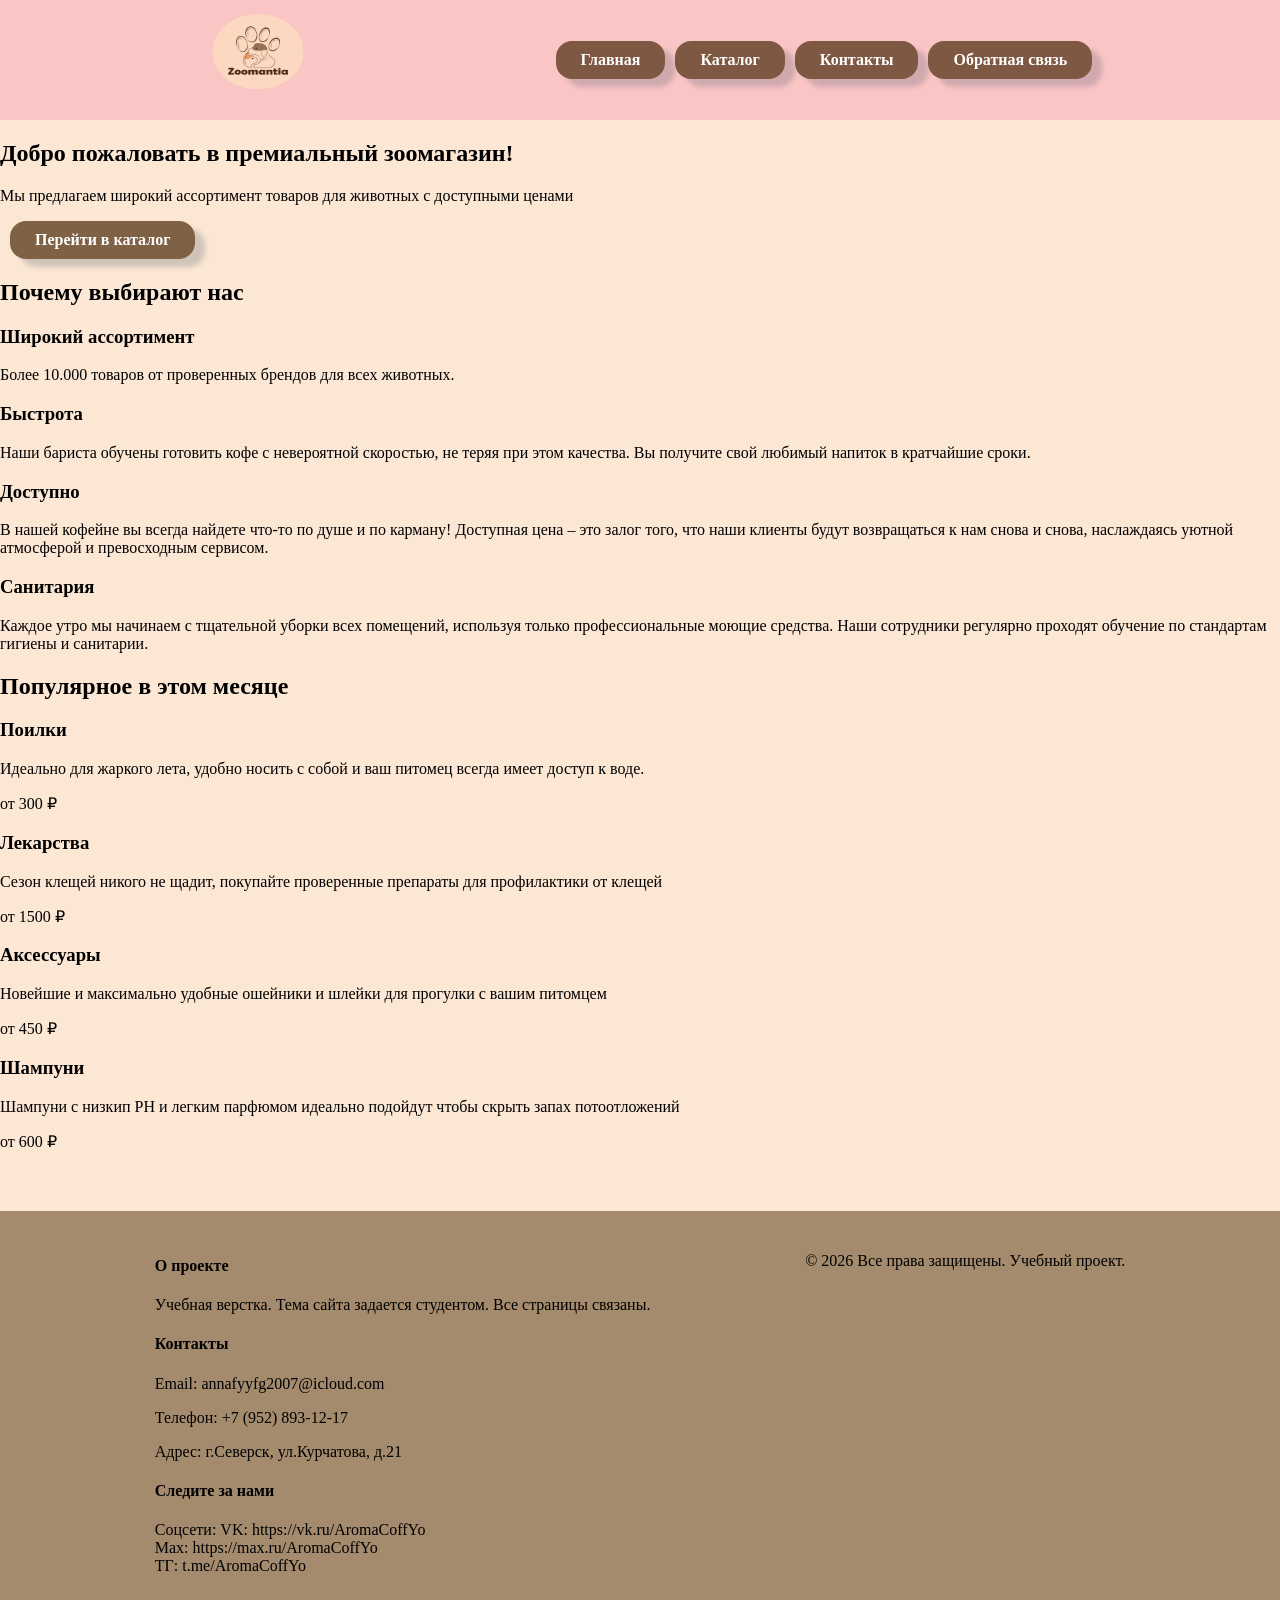
==== index.html @ c20fdf15 "ПР_2_3" ====
<!DOCTYPE html>
<html lang="ru">
<head>
    <meta charset="UTF-8">
    <meta name="viewport" content="width=device-width, initial-scale=1.0, viewport-fit=cover">
    <title>Главная страница</title>
    <link rel="stylesheet" href="style.css">
</head>
<body>
    <header>
        <a href="index.html"><img class="logo_foto" src="img/logo.png"  alt="Логотип"></a>
        <nav>
            <ul class="menu">
                <li><a class="btn" style="box-shadow: 10px 8px 5px 0 rgba(34, 60, 80, 0.2);" href="index.html">Главная</a></li>
                <li><a class="btn" style="box-shadow: 10px 8px 5px 0 rgba(34, 60, 80, 0.2);" href="catalog.html">Каталог</a></li>
                <li><a class="btn" style="box-shadow: 10px 8px 5px 0 rgba(34, 60, 80, 0.2);" href="contacts.html">Контакты</a></li>
                <li><a class="btn" style="box-shadow: 10px 8px 5px 0 rgba(34, 60, 80, 0.2);" href="feedback.html">Обратная связь</a></li>
            </ul>
        </nav>
    </header>


    <main>
        <section>
            <div>
                <h1>Добро пожаловать в премиальный зоомагазин!</h1>
                <p>Мы предлагаем широкий ассортимент товаров для животных с доступными ценами</p>
                <a class="btn" style="box-shadow: 10px 8px 5px 0 rgba(34, 60, 80, 0.2);" href="catalog.html">Перейти в каталог</a>
            </div>
        </section>

        <section>
            <div>
                <h2>Почему выбирают нас</h2>
                <div>
                    <div>
                        <div></div>
                        <h3>Широкий ассортимент</h3>
                        <p>Более 10.000 товаров от проверенных брендов для всех животных.</p>
                    </div>
                    <div>
                        <div></div>
                        <h3>Быстрота</h3>
                        <p> Наши бариста обучены готовить кофе с невероятной скоростью, не теряя при этом качества. Вы получите свой любимый напиток в кратчайшие сроки.</p>
                    </div>
                    <div>
                        <div></div>
                        <h3>Доступно</h3>
                        <p>В нашей кофейне вы всегда найдете что-то по душе и по карману! Доступная цена – это залог того, что наши клиенты будут возвращаться к нам снова и снова, наслаждаясь уютной атмосферой и превосходным сервисом. </p>
                    </div>
                    <div>
                        <div></div>
                        <h3>Санитария</h3>
                        <p>Каждое утро мы начинаем с тщательной уборки всех помещений, используя только профессиональные моющие средства. Наши сотрудники регулярно проходят обучение по стандартам гигиены и санитарии.</p>
                    </div>
                </div>
            </div>
        </section>

        <section>
            <div>
                <h2>Популярное в этом месяце</h2>
                <div>
                    <div>
                        <div></div>
                        <div>
                            <h3>Поилки</h3>
                            <p>Идеально для жаркого лета, удобно носить с собой и ваш питомец всегда имеет доступ к воде.</p>
                            <div> от 300 ₽</div>
                        </div>
                    </div>
                    <div>
                        <div></div>
                        <div>
                            <h3>Лекарства</h3>
                            <p> Сезон клещей никого не щадит, покупайте проверенные препараты для профилактики от клещей</p>
                            <div> от 1500 ₽</div>
                        </div>
                    </div>
                    <div>
                        <div></div>
                        <div>
                            <h3>Аксессуары</h3>
                            <p>Новейшие и максимально удобные ошейники и шлейки для прогулки с вашим питомцем</p>
                            <div> от 450 ₽</div>
                        </div>
                    </div>
                    <div>
                        <div></div>
                        <div>
                            <h3>Шампуни</h3>
                            <p>Шампуни с низкип PH и легким парфюмом идеально подойдут чтобы скрыть запах потоотложений</p>
                            <div> от 600 ₽</div>
                        </div>
                    </div>
                </div>
            </div>
        </section>
    </main>

    <footer>
        <div>
            <div>
                <h4>О проекте</h4>
                <p>Учебная верстка. Тема сайта задается студентом. Все страницы связаны.</p>
            </div>
            <div>
                <h4>Контакты</h4>
                <p>Email: annafyyfg2007@icloud.com</p>
                <p>Телефон: +7 (952) 893-12-17</p>
                <p>Адрес: г.Северск, ул.Курчатова, д.21</p>
            </div>
            <div>
                <h4>Следите за нами</h4>
                <p>Соцсети: 
                    VK:  https://vk.ru/AromaCoffYo <br>
                    Max: https://max.ru/AromaCoffYo <br>
                    ТГ: t.me/AromaCoffYo</p>
            </div>
        </div>
        <div>
            <p>&copy; 2026 Все права защищены. Учебный проект.</p>
        </div>
    </footer>
</body>
</html>
---- style.css ----
body {
    border: 0;
    padding: 0;
    margin: 0;
    background-color: #fce7d4;
    display: flex;
    flex-direction: column;
    align-items: center;
    justify-content: space-evenly;
}
/* Шапка сайта */
header{
    width: 100%;
    height: 120px;
    border: 0;
    padding: 0;
    margin: 0;
    background-color: rgb(250, 197, 197);
    display: flex;
    flex-direction: row;
    align-items: center;
    place-items: center;
    justify-content: space-evenly;
}
a {
    text-decoration: none; 
    margin-left: 10px;
}
nav ul {
    list-style: none;              
}
.menu {
    display: flex;
}

/*КАТАЛОГ */
.parent1 {
    place-items: center;
    display: grid;
    grid-template-columns: repeat(4, 1fr);
    grid-template-rows: repeat(5, 1fr);
    gap: 10px;
}
.div3 {
    grid-column-start: 1;
    grid-row-start: 2;
}
.div4 {
    grid-column-start: 2;
    grid-row-start: 2;
}
.div5 {
    grid-column-start: 1;
    grid-row-start: 3;
}
.div6 {
    grid-column-start: 2;
    grid-row-start: 3;
}
.div7 {
    grid-column-start: 1;
    grid-row-start: 4;
}
.div8 {
    grid-column-start: 2;
    grid-row-start: 4;
}
.div9 {
    grid-column-start: 3;
    grid-row-start: 1;
}
.div10 {
    grid-column-start: 4;
    grid-row-start: 1;
}
.div11 {
    grid-column-start: 3;
    grid-row-start: 2;
}
.div12 {
    grid-column-start: 4;
    grid-row-start: 2;
}
.div13 {
    grid-column-start: 3;
    grid-row-start: 3;
}
.div14 {
    grid-column-start: 4;
    grid-row-start: 3;
}

/*ОФОРМЛЕНИЕ ТЕКСТА И КНОПОК*/      
.btn, button, .button {
    display: inline-block;
    background-color: #4e2e0fb6;     /* голубой фон */
    color: white;
    padding: 10px 25px;
    border-radius: 16px;            /* закруглённые углы */
    text-decoration: none;
    font-weight: bold;
    transition: 0.3s;              /* плавность при наведении */
}
.rtrt{
    place-items: center;
}
.caps2{
    font-variant: small-caps;
    font-size: 56px;
    font-weight: 700;
    font-family: Impact;
}
.caps3{
    font-variant: small-caps;
    font-size: 33px;
    font-weight: 700;
    font-family: Impact;
}
.pink1-text{
    color: rgb(116, 72, 29);
}

.pink-text {
     color: rgb(99, 65, 33);
}  
.textt1{
    font-variant: small-caps;
    font-size: 18px;
    font-family: Georgia;
}

/* ПОДВАЛ */
footer{
    width: 100%;
    padding: 0; 
    margin: 0;
    border: 0;
    background-color: rgba(88, 60, 21, 0.534);
    display: flex;
    flex-direction: row;
    align-items: flex-start;
    justify-content: space-evenly;
    padding:25px 0;
    margin-top:60px;
   
}
.f1{
    color: #ffffff;
    display: flex;
    align-items: start;
    justify-content: start;
}
.form1{
    border: 0;
    padding: 0;
    margin: 0;
    width: 400px;
    height: 390px;
    display: flex;
    flex-direction:column;
    align-items: center;
    justify-content: space-around;

}

/* Для фоток: размеры */
iframe{
    width: 800px;
    height: 600px;
}
.img-good{
    width: 250px;
    height: 300px;
}
.logo_foto{
    width: 120px;
    height: 140px;
}
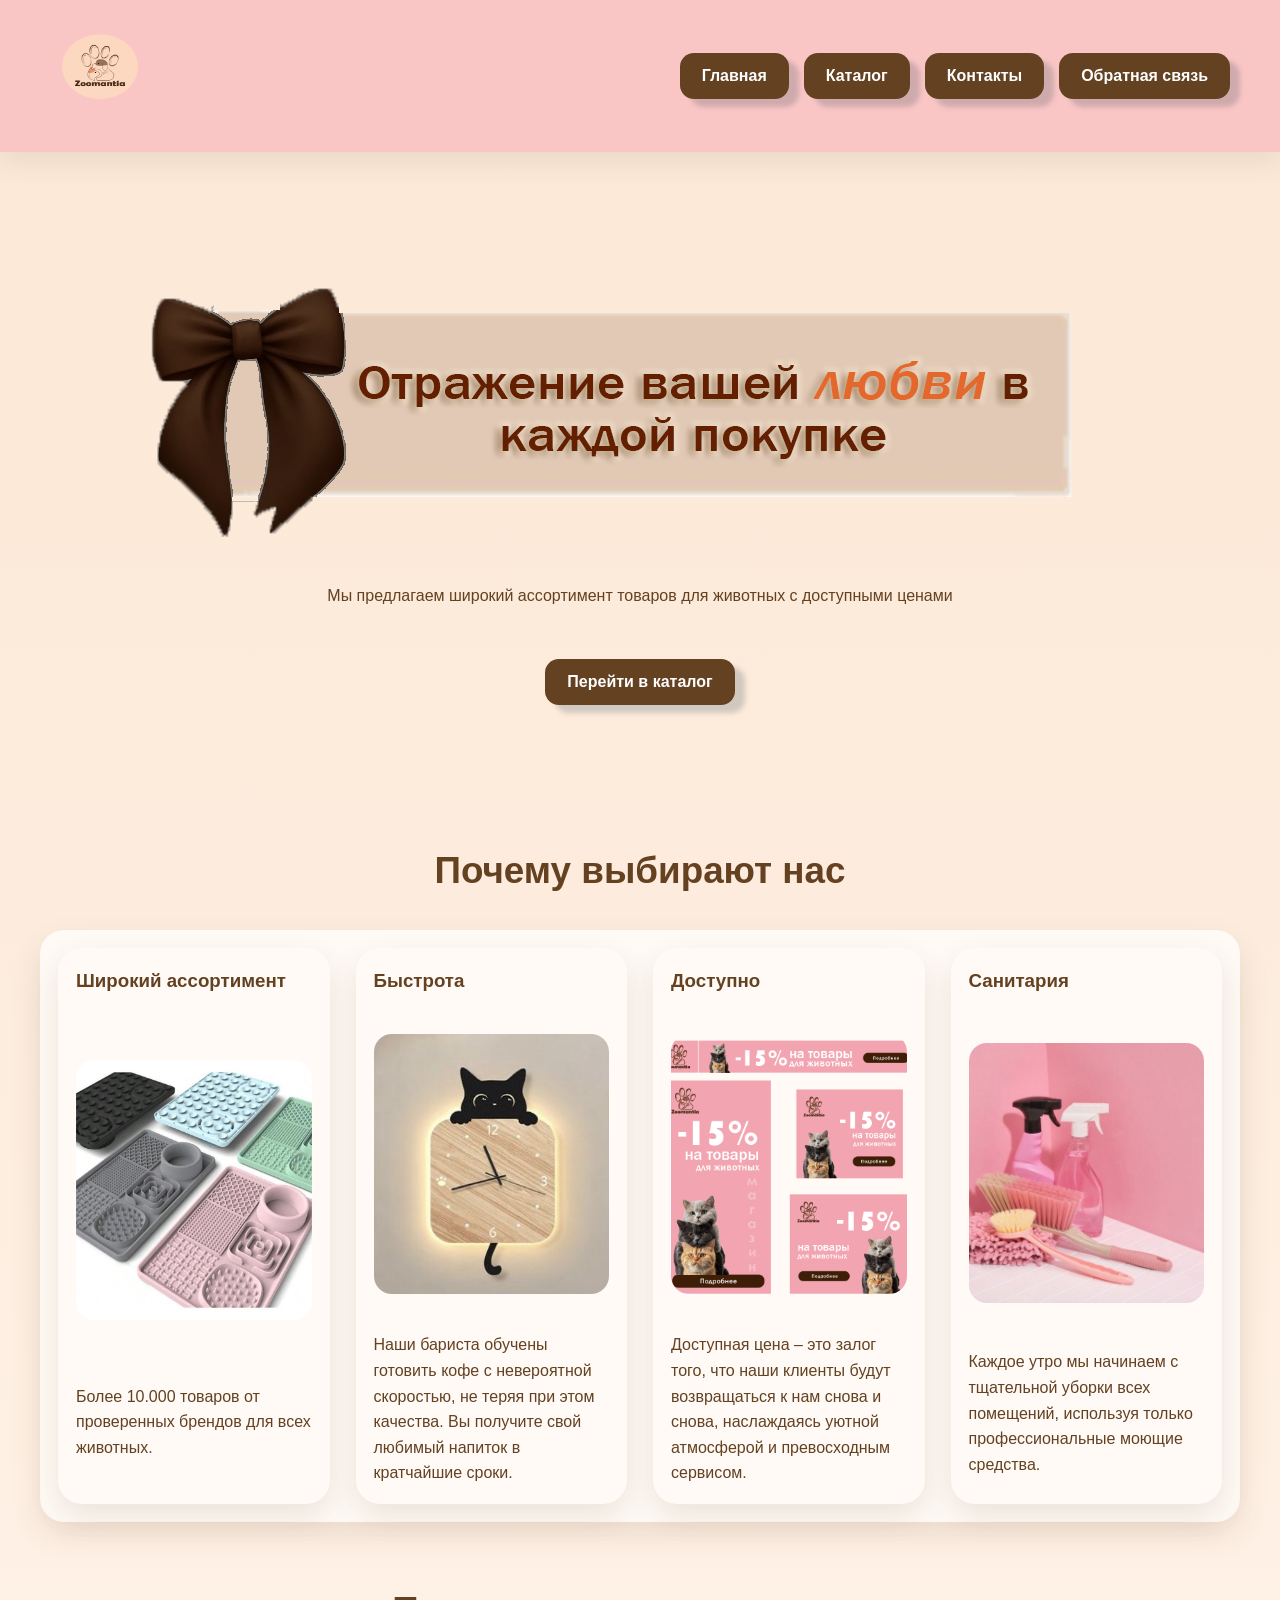
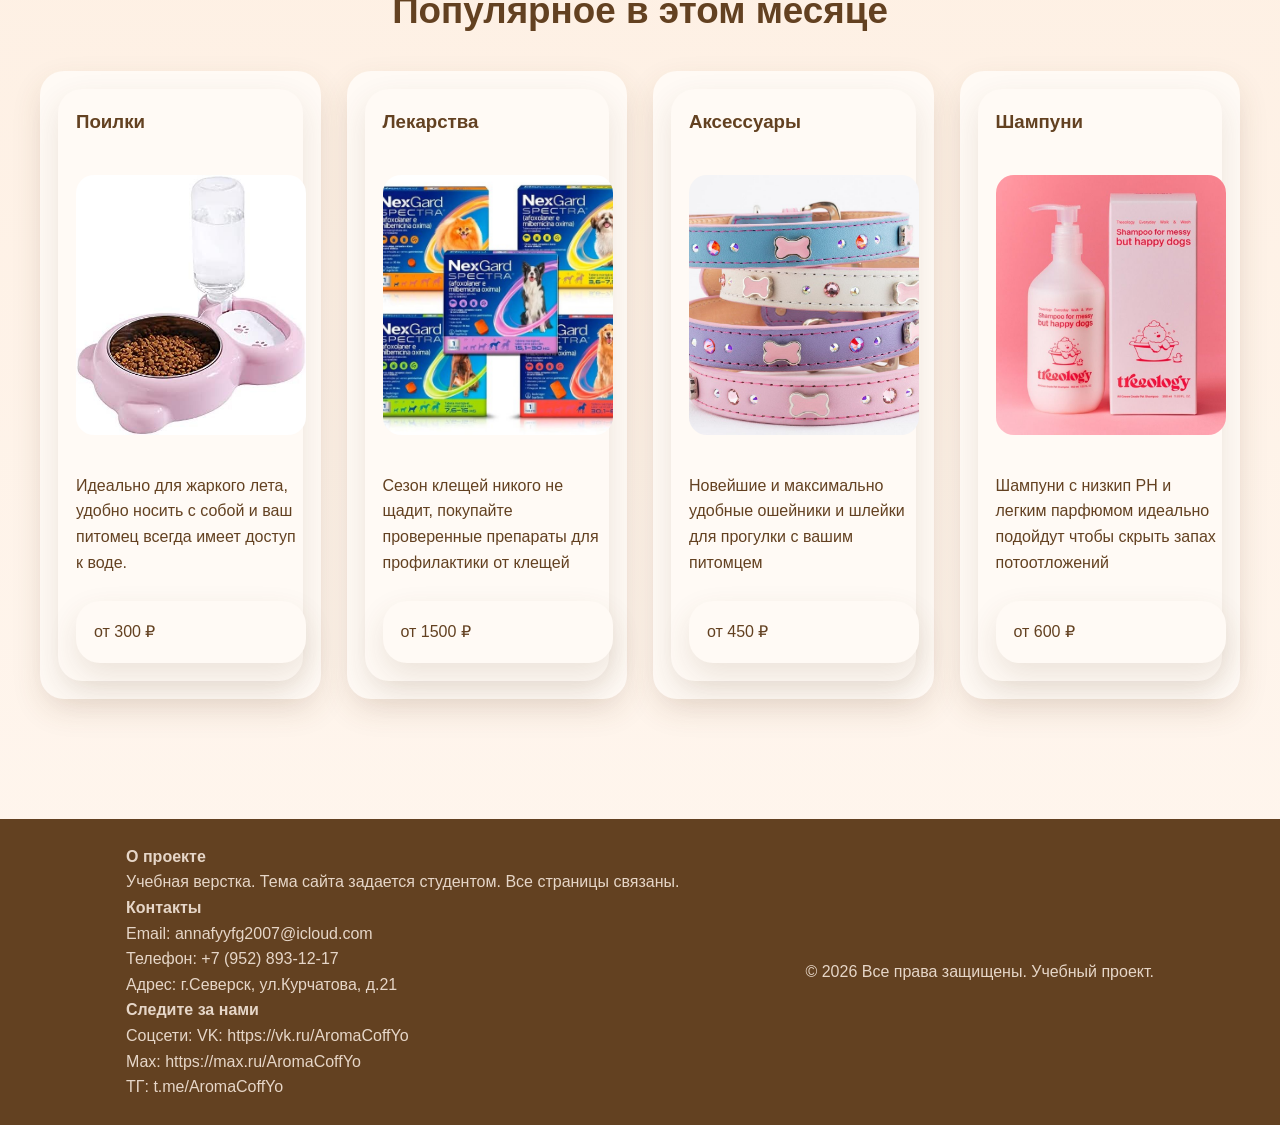
==== commit 379835ac: "ПР-4-1" ====
--- a/index.html
+++ b/index.html
@@ -11,10 +11,10 @@
         <a href="index.html"><img class="logo_foto" src="img/logo.png"  alt="Логотип"></a>
         <nav>
             <ul class="menu">
-                <li><a class="btn" style="box-shadow: 10px 8px 5px 0 rgba(34, 60, 80, 0.2);" href="index.html">Главная</a></li>
-                <li><a class="btn" style="box-shadow: 10px 8px 5px 0 rgba(34, 60, 80, 0.2);" href="catalog.html">Каталог</a></li>
-                <li><a class="btn" style="box-shadow: 10px 8px 5px 0 rgba(34, 60, 80, 0.2);" href="contacts.html">Контакты</a></li>
-                <li><a class="btn" style="box-shadow: 10px 8px 5px 0 rgba(34, 60, 80, 0.2);" href="feedback.html">Обратная связь</a></li>
+                <li><a class="btn" href="index.html">Главная</a></li>
+                <li><a class="btn" href="catalog.html">Каталог</a></li>
+                <li><a class="btn" href="contacts.html">Контакты</a></li>
+                <li><a class="btn" href="feedback.html">Обратная связь</a></li>
             </ul>
         </nav>
     </header>
@@ -23,72 +23,76 @@
     <main>
         <section>
             <div>
-                <h1>Добро пожаловать в премиальный зоомагазин!</h1>
+                <h1><img src="img/clogan.png"></h1>
                 <p>Мы предлагаем широкий ассортимент товаров для животных с доступными ценами</p>
-                <a class="btn" style="box-shadow: 10px 8px 5px 0 rgba(34, 60, 80, 0.2);" href="catalog.html">Перейти в каталог</a>
+                <br>
+                <br>
+                <a class="btn" href="catalog.html">Перейти в каталог</a>
             </div>
         </section>
 
         <section>
             <div>
-                <h2>Почему выбирают нас</h2>
+                <h2>Почему выбирают нас</h2><div class="home-grid">
                 <div>
                     <div>
-                        <div></div>
                         <h3>Широкий ассортимент</h3>
+                        <img class="vibor" src="img/accortiment.jpg">
                         <p>Более 10.000 товаров от проверенных брендов для всех животных.</p>
                     </div>
                     <div>
-                        <div></div>
                         <h3>Быстрота</h3>
+                        <img class="vibor" src="img/ckorost.jpg">
                         <p> Наши бариста обучены готовить кофе с невероятной скоростью, не теряя при этом качества. Вы получите свой любимый напиток в кратчайшие сроки.</p>
                     </div>
                     <div>
-                        <div></div>
                         <h3>Доступно</h3>
-                        <p>В нашей кофейне вы всегда найдете что-то по душе и по карману! Доступная цена – это залог того, что наши клиенты будут возвращаться к нам снова и снова, наслаждаясь уютной атмосферой и превосходным сервисом. </p>
+                        <img class="vibor" src="img/banner.png">
+                        <p>Доступная цена – это залог того, что наши клиенты будут возвращаться к нам снова и снова, наслаждаясь уютной атмосферой и превосходным сервисом. </p>
                     </div>
                     <div>
-                        <div></div>
                         <h3>Санитария</h3>
-                        <p>Каждое утро мы начинаем с тщательной уборки всех помещений, используя только профессиональные моющие средства. Наши сотрудники регулярно проходят обучение по стандартам гигиены и санитарии.</p>
+                        <img class="vibor" src="img/cturulnoct.jpg">
+                        <p>Каждое утро мы начинаем с тщательной уборки всех помещений, используя только профессиональные моющие средства.</p>
                     </div>
                 </div>
             </div>
-        </section>
+        </div>
+    </section>
 
         <section>
             <div>
                 <h2>Популярное в этом месяце</h2>
                 <div>
                     <div>
-                        <div></div>
                         <div>
                             <h3>Поилки</h3>
+                            <img class="vibor" src="img/poulki.jpg">
                             <p>Идеально для жаркого лета, удобно носить с собой и ваш питомец всегда имеет доступ к воде.</p>
                             <div> от 300 ₽</div>
                         </div>
                     </div>
                     <div>
-                        <div></div>
+
                         <div>
                             <h3>Лекарства</h3>
+                            <img class="vibor" src="img/lecarctva.jpg">
                             <p> Сезон клещей никого не щадит, покупайте проверенные препараты для профилактики от клещей</p>
                             <div> от 1500 ₽</div>
                         </div>
                     </div>
                     <div>
-                        <div></div>
                         <div>
                             <h3>Аксессуары</h3>
+                            <img class="vibor" src="img/acceccyar.jpg">
                             <p>Новейшие и максимально удобные ошейники и шлейки для прогулки с вашим питомцем</p>
                             <div> от 450 ₽</div>
                         </div>
                     </div>
                     <div>
-                        <div></div>
                         <div>
                             <h3>Шампуни</h3>
+                            <img class="vibor" src="img/shampyn.jpg">
                             <p>Шампуни с низкип PH и легким парфюмом идеально подойдут чтобы скрыть запах потоотложений</p>
                             <div> от 600 ₽</div>
                         </div>
@@ -122,5 +126,6 @@
             <p>&copy; 2026 Все права защищены. Учебный проект.</p>
         </div>
     </footer>
+
 </body>
 </html>
--- a/style.css
+++ b/style.css
@@ -1,179 +1,219 @@
 
-body {
-    border: 0;
-    padding: 0;
-    margin: 0;
-    background-color: #fce7d4;
-    display: flex;
-    flex-direction: column;
-    align-items: center;
-    justify-content: space-evenly;
-}
-/* Шапка сайта */
+/* ОСНОВНЫЕ ЦВЕТА САЙТА */
+:root{
+ --bg:#fce7d4;
+ --surface:#fffaf5;
+ --primary:#634121;
+ --primary-light:#8a5625;
+ --header:#fac5c5;
+}
+
+/* СБРОС СТИЛЕЙ  */
+*{
+    margin:0;
+    padding:0;
+    box-sizing:border-box
+}
+html{
+    scroll-behavior:smooth
+}
+body{
+    font-family:Arial,sans-serif;
+    background:linear-gradient(180deg,#fce7d4,#fff7f0);
+    color:var(--primary);
+    line-height:1.6;
+}
+
+/*  ШАПКА */
 header{
-    width: 100%;
-    height: 120px;
-    border: 0;
-    padding: 0;
-    margin: 0;
-    background-color: rgb(250, 197, 197);
-    display: flex;
-    flex-direction: row;
-    align-items: center;
-    place-items: center;
-    justify-content: space-evenly;
-}
-a {
-    text-decoration: none; 
-    margin-left: 10px;
-}
-nav ul {
-    list-style: none;              
-}
-.menu {
-    display: flex;
-}
-
-/*КАТАЛОГ */
-.parent1 {
-    place-items: center;
-    display: grid;
-    grid-template-columns: repeat(4, 1fr);
-    grid-template-rows: repeat(5, 1fr);
-    gap: 10px;
-}
-.div3 {
-    grid-column-start: 1;
-    grid-row-start: 2;
-}
-.div4 {
-    grid-column-start: 2;
-    grid-row-start: 2;
-}
-.div5 {
-    grid-column-start: 1;
-    grid-row-start: 3;
-}
-.div6 {
-    grid-column-start: 2;
-    grid-row-start: 3;
-}
-.div7 {
-    grid-column-start: 1;
-    grid-row-start: 4;
-}
-.div8 {
-    grid-column-start: 2;
-    grid-row-start: 4;
-}
-.div9 {
-    grid-column-start: 3;
-    grid-row-start: 1;
-}
-.div10 {
-    grid-column-start: 4;
-    grid-row-start: 1;
-}
-.div11 {
-    grid-column-start: 3;
-    grid-row-start: 2;
-}
-.div12 {
-    grid-column-start: 4;
-    grid-row-start: 2;
-}
-.div13 {
-    grid-column-start: 3;
-    grid-row-start: 3;
-}
-.div14 {
-    grid-column-start: 4;
-    grid-row-start: 3;
-}
-
-/*ОФОРМЛЕНИЕ ТЕКСТА И КНОПОК*/      
-.btn, button, .button {
-    display: inline-block;
-    background-color: #4e2e0fb6;     /* голубой фон */
-    color: white;
-    padding: 10px 25px;
-    border-radius: 16px;            /* закруглённые углы */
-    text-decoration: none;
-    font-weight: bold;
-    transition: 0.3s;              /* плавность при наведении */
-}
-.rtrt{
-    place-items: center;
-}
-.caps2{
-    font-variant: small-caps;
-    font-size: 56px;
-    font-weight: 700;
-    font-family: Impact;
-}
-.caps3{
-    font-variant: small-caps;
-    font-size: 33px;
-    font-weight: 700;
-    font-family: Impact;
-}
-.pink1-text{
-    color: rgb(116, 72, 29);
-}
-
-.pink-text {
-     color: rgb(99, 65, 33);
-}  
-.textt1{
-    font-variant: small-caps;
-    font-size: 18px;
-    font-family: Georgia;
-}
-
-/* ПОДВАЛ */
-footer{
-    width: 100%;
-    padding: 0; 
-    margin: 0;
-    border: 0;
-    background-color: rgba(88, 60, 21, 0.534);
-    display: flex;
-    flex-direction: row;
-    align-items: flex-start;
-    justify-content: space-evenly;
-    padding:25px 0;
-    margin-top:60px;
-   
-}
-.f1{
-    color: #ffffff;
-    display: flex;
-    align-items: start;
-    justify-content: start;
-}
-.form1{
-    border: 0;
-    padding: 0;
-    margin: 0;
-    width: 400px;
-    height: 390px;
-    display: flex;
-    flex-direction:column;
-    align-items: center;
-    justify-content: space-around;
-
-}
-
-/* Для фоток: размеры */
+    width:100%;
+    display:flex;
+    flex-wrap: wrap;   /* При сужении экрана меню уйдёт вниз */
+    justify-content:space-between; /* Логотип слева, меню справа */
+    align-items:center;  /* Вертикальное выравнивание по центру */
+    padding:12px 50px;
+    background:rgba(250,197,197,.95);
+    position:sticky;
+    top:0;
+    z-index:1000;
+    backdrop-filter:blur(10px);
+    box-shadow:0 8px 25px rgba(0,0,0,.08);
+}
+
+
+/* МЕНЮ И КНОПКИ */
+.menu{
+    display:flex;
+    gap:15px;
+    list-style:none
+}
+.btn{
+    display:inline-block;
+    text-decoration:none;
+    color:#fff!important;
+    background:var(--primary);
+    padding:10px 22px;
+    border-radius:14px;
+    font-weight:700;
+    box-shadow:10px 8px 5px rgba(34,60,80,.2);
+    transition:.3s;
+}
+.btn:hover{
+    background:var(--primary-light);
+    transform:translateY(-3px)
+}
+
+/* ОХРАННЫЕ ПОЛЯ */
+main,section{
+    max-width:1400px;
+    margin:auto;
+    padding:30px 20px
+}
+
+/* ЗАГОЛОВКИ */
+h1,h2{
+    text-align:center
+}
+h1{
+    font-size:3.5rem;
+    margin-bottom:20px
+}
+h2{
+    font-size:2.3rem;
+    margin-bottom:30px
+}
+
+/* HERO БЛОК */
+section:first-of-type{
+    min-height:70vh;
+    display:flex;
+    align-items:center;
+    justify-content:center;
+    text-align:center
+}
+
+/* ГРИДЫ ДЛЯ КАРТОЧЕК */
+.home-grid,
+main section div>div{
+    display:grid;
+    grid-template-columns:repeat(auto-fit,minmax(230px,1fr)); /* Размер для index карточек*/
+    gap: 26px;
+}
+.parent1{
+    display:grid;
+    grid-template-columns:repeat(auto-fit,minmax(260px,1fr)); /* Размер для catalog карточек*/
+    gap: 26px;
+}
+
+/* КАРТОЧКИ */
+.home-grid>div,
+.parent1>div,
+main section div>div>div{
+    background:var(--surface);
+    border-radius:24px;
+    padding:18px;
+    box-shadow:0 12px 30px rgba(99,65,33,.12);
+    transition:.35s;
+}
+.home-grid>div:hover,
+.parent1>div:hover,
+main section div>div>div:hover{
+    transform:translateY(-8px);
+}
+
+/* ИЗОБРАЖЕНИЯ */
+.vibor,.img-good{
+    width:100%;
+    height:260px;
+    object-fit:cover;
+    border-radius:18px;
+    margin:12px 0;
+}
+.foto_contact{
+    width: 23px;
+    height: 23px;
+}
 iframe{
     width: 800px;
     height: 600px;
 }
-.img-good{
-    width: 250px;
-    height: 300px;
-}
 .logo_foto{
-    width: 120px;
-    height: 140px;
-}
+    width: 100px;
+    height: 120px;
+    transition:.3s
+}
+.logo_foto:hover{
+    transform:scale(1.05)
+}
+/* ФОРМЫ */
+.form1{
+    max-width:850px;
+    margin:40px auto;
+    background:var(--surface);
+    padding:30px;
+    border-radius:24px;
+    box-shadow:0 12px 30px rgba(99,65,33,.12);
+}
+input,textarea,select{
+    width:100%;
+    padding:14px;
+    border-radius:12px;
+    border:1px solid #e6d6c8;
+    margin-top:8px;
+}
+button{
+    width:100%;
+    padding:14px;
+    border:none;
+    cursor:pointer;
+    border-radius:14px;
+    background:var(--primary);
+    color:#fff;
+}
+
+/* КОНТАКТЫ */
+.contacts-info{
+    background:var(--surface);
+    max-width:1000px; /*Ширина формы*/
+    margin:15px auto;
+    padding:20px;
+    border-radius:20px;
+    box-shadow:0 10px 25px rgba(99,65,33,.12);
+    text-align:center;
+}
+.contacts-info a{
+    color:var(--primary);
+    text-decoration:none
+}
+
+/* ПОДВАЛ */
+
+footer{
+    margin: 0;
+    padding: 0;
+    border: 0;
+    width: 100%;
+    background-color: #634121;
+    color: #e6d6c8;
+    display: flex;
+    align-items: center;
+    justify-content: space-evenly;
+    padding: 25px 0;
+    margin-top: 60px;
+}
+
+/* АДАПТИВ */
+@media(max-width:768px){
+header{
+    flex-direction:column;
+    padding:20px}
+.menu{
+    flex-wrap:wrap;
+    justify-content:center}
+footer>div:first-child{
+    grid-template-columns:1fr
+}
+h1{
+    font-size:2.4rem
+}
+}
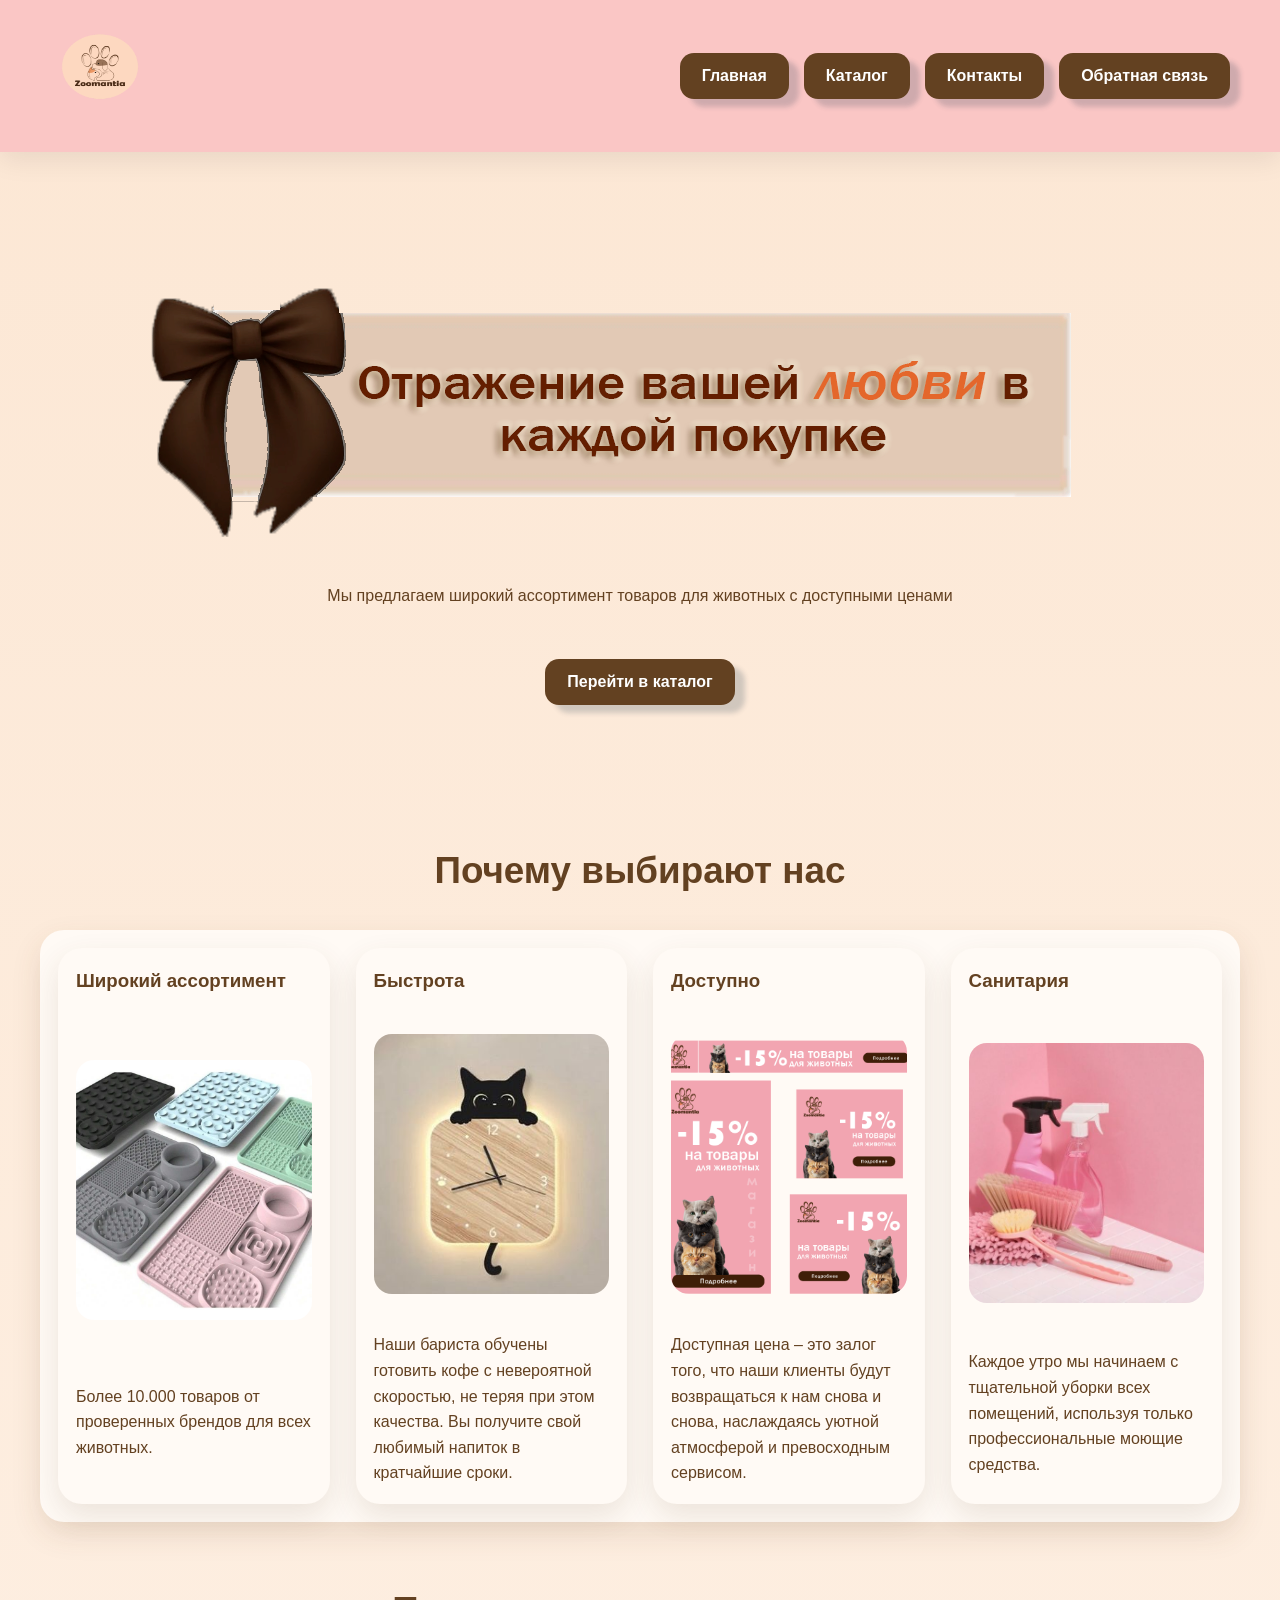
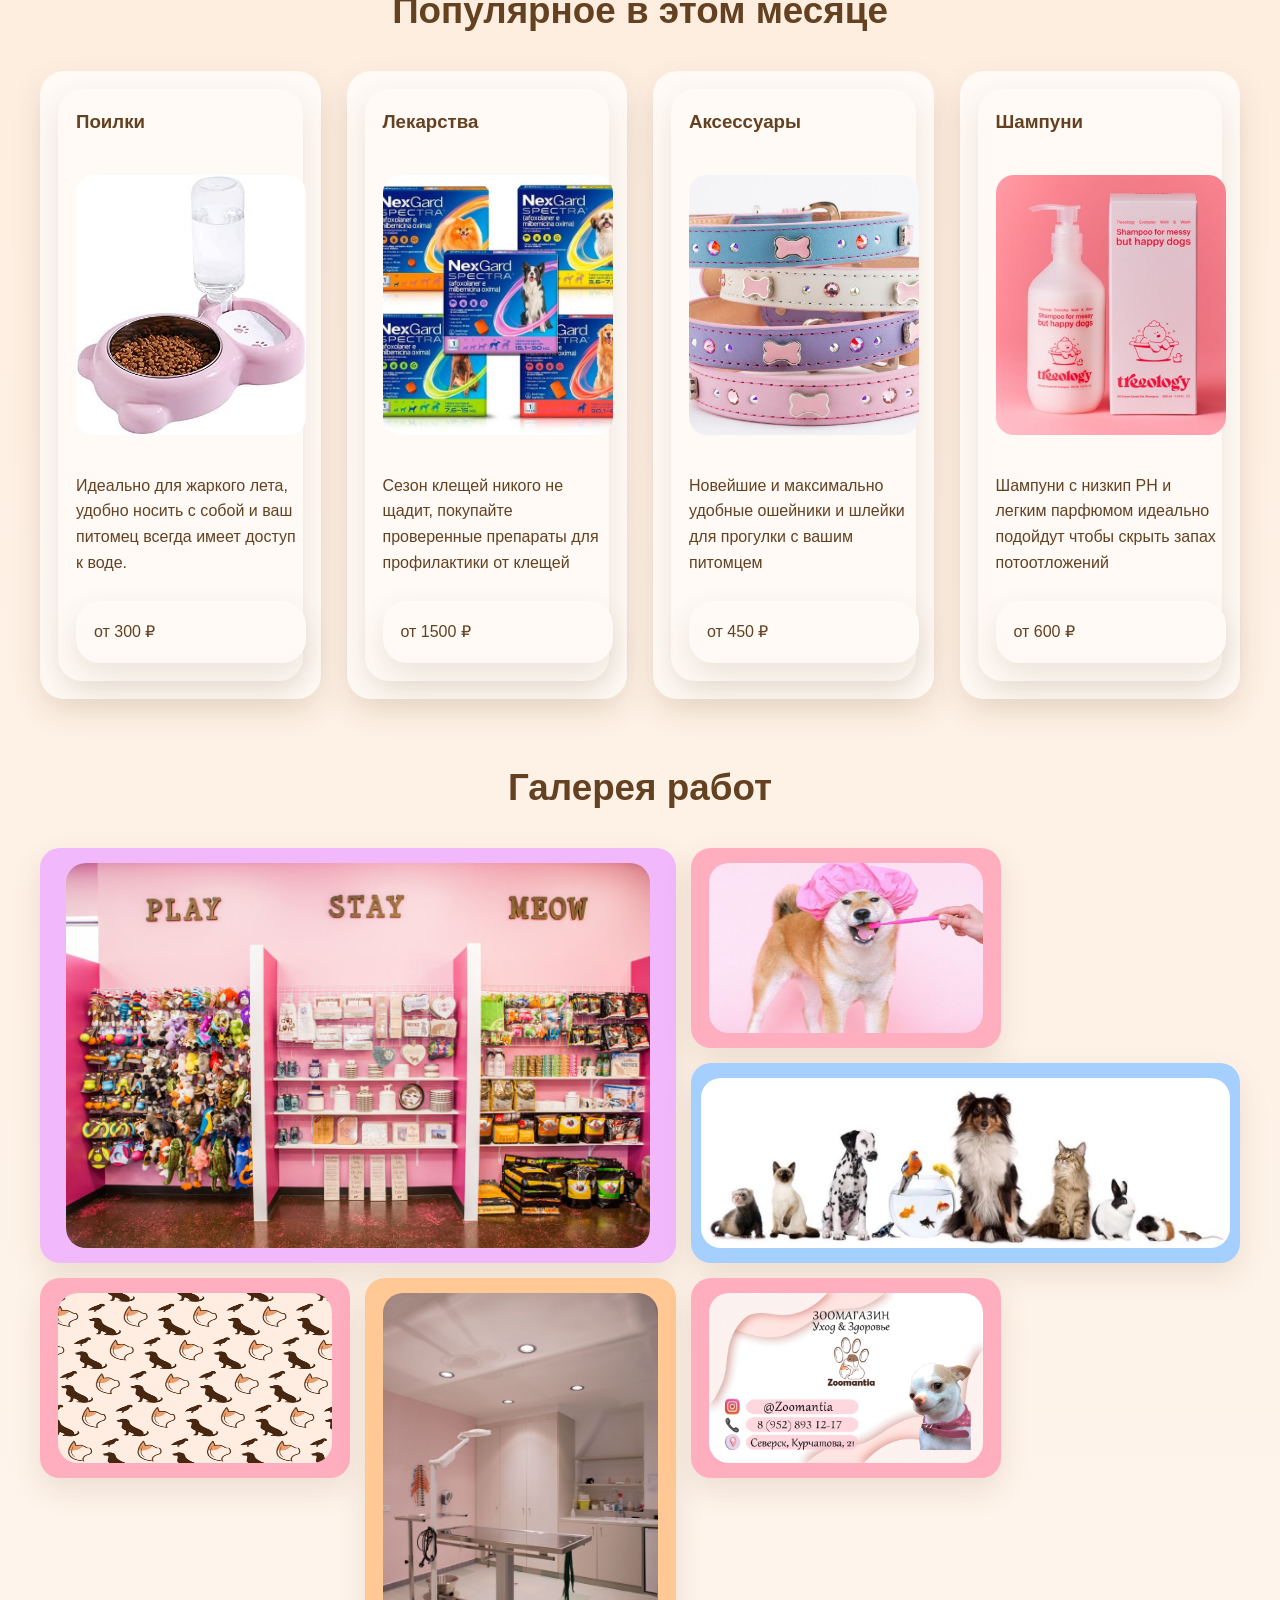
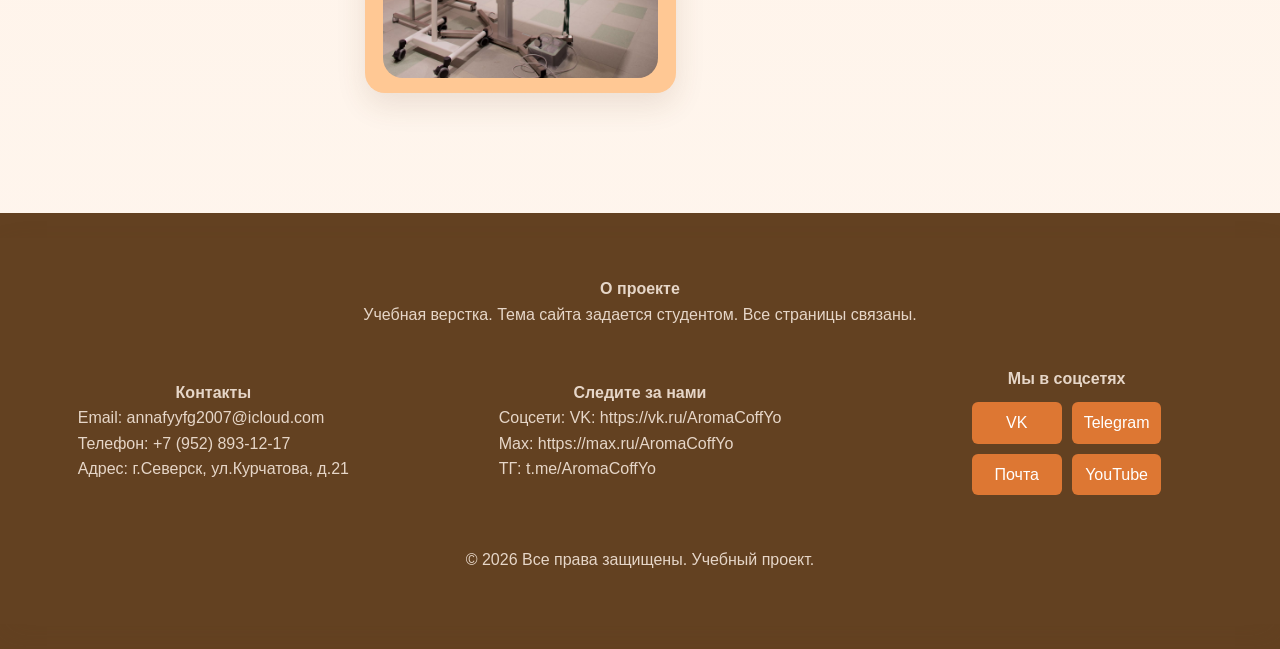
==== commit d203c21a: "ПР-3-2: внедрен  Grid для каталога, галереи и соцсетей" ====
--- a/index.html
+++ b/index.html
@@ -57,8 +57,7 @@
                     </div>
                 </div>
             </div>
-        </div>
-    </section>
+        </section>
 
         <section>
             <div>
@@ -73,7 +72,6 @@
                         </div>
                     </div>
                     <div>
-
                         <div>
                             <h3>Лекарства</h3>
                             <img class="vibor" src="img/lecarctva.jpg">
@@ -100,30 +98,54 @@
                 </div>
             </div>
         </section>
+
+        <section class="gallery">
+            <div class="container">
+                <h2 class="section-title">Галерея работ</h2>
+                <div class="gallery-grid">
+                    <div class="gallery-item gallery-item-1"><img class="gal_foto-1" src="img/item1.jpg"></div>
+                    <div class="gallery-item gallery-item-2"><img class="gal_foto-246" src="img/item3.jpg"></div>
+                    <div class="gallery-item gallery-item-3"><img class="gal_foto-3" src="img/item2.jpg"></div>
+                    <div class="gallery-item gallery-item-4"><img class="gal_foto-246" src="img/pattern.png"></div>
+                    <div class="gallery-item gallery-item-5"><img class="gal_foto-5" src="img/item5.jpg"></div>
+                    <div class="gallery-item gallery-item-6"><img class="gal_foto-246" src="img/vizitka.png"> </div>
+                </div>
+            </div>
+        </section>
+        
     </main>
 
     <footer>
-        <div>
-            <div>
+        <div class="grid_fotter_parent">
+            <div class="prodgectt_foot">
                 <h4>О проекте</h4>
                 <p>Учебная верстка. Тема сайта задается студентом. Все страницы связаны.</p>
             </div>
-            <div>
+            <div class="contsct_foot">
                 <h4>Контакты</h4>
                 <p>Email: annafyyfg2007@icloud.com</p>
                 <p>Телефон: +7 (952) 893-12-17</p>
                 <p>Адрес: г.Северск, ул.Курчатова, д.21</p>
             </div>
-            <div>
+            <div class="slegka_foot">
                 <h4>Следите за нами</h4>
                 <p>Соцсети: 
                     VK:  https://vk.ru/AromaCoffYo <br>
                     Max: https://max.ru/AromaCoffYo <br>
                     ТГ: t.me/AromaCoffYo</p>
             </div>
-        </div>
-        <div>
+            <div class="prodgectt_foot2">
             <p>&copy; 2026 Все права защищены. Учебный проект.</p>
+            </div>
+            <div class="footer-social">
+            <h4>Мы в соцсетях</h4>
+                <div class="social-grid">
+                    <a href="https://vk.com/anyasviridova2">VK</a>
+                    <a href="https://t.me/sviridova28">Telegram</a>
+                    <a href="mailto:annafyyf2007@icloud.com">Почта</a>
+                    <a href="https://youtube.com/@sviridova-ni4lx?si=DR0bYipv-JqRA9iz">YouTube</a>
+                </div>
+            </div>
         </div>
     </footer>
 
--- a/style.css
+++ b/style.css
@@ -40,7 +40,6 @@
     box-shadow:0 8px 25px rgba(0,0,0,.08);
 }
 
-
 /* МЕНЮ И КНОПКИ */
 .menu{
     display:flex;
@@ -82,6 +81,9 @@
     font-size:2.3rem;
     margin-bottom:30px
 }
+h4{
+    text-align:center
+}
 
 /* HERO БЛОК */
 section:first-of-type{
@@ -90,6 +92,41 @@
     align-items:center;
     justify-content:center;
     text-align:center
+}
+
+/*ГЛАВНАЯ СТРАНИЦА*/
+.gallery-grid {
+    display: grid;
+    grid-template-columns: repeat(4, 1fr);
+    grid-auto-rows: 200px;
+    gap: 15px;
+}
+
+.gallery-item {
+    background-color: #ffaec0;
+    color: white;
+    display: flex;
+    align-items: center;
+    justify-content: center;
+    border-radius: 20px;
+    font-size: 18px;
+    font-weight: bold;
+}
+
+.gallery-item-1 {
+    grid-column: span 2;
+    grid-row: span 2;
+    background-color: #f1b9fc;
+}
+
+.gallery-item-3 {
+    grid-column: span 2;
+    background-color: #a5cfff;  
+}
+
+.gallery-item-5 {
+    grid-row: span 2;
+    background-color: #ffc894;
 }
 
 /* ГРИДЫ ДЛЯ КАРТОЧЕК */
@@ -115,6 +152,7 @@
     box-shadow:0 12px 30px rgba(99,65,33,.12);
     transition:.35s;
 }
+
 .home-grid>div:hover,
 .parent1>div:hover,
 main section div>div>div:hover{
@@ -129,22 +167,51 @@
     border-radius:18px;
     margin:12px 0;
 }
+
 .foto_contact{
     width: 23px;
     height: 23px;
-}
+    border-radius: 30px;
+}
+
 iframe{
-    width: 800px;
+    width: 900px;
     height: 600px;
-}
+    border-radius: 20px;
+}
+
 .logo_foto{
     width: 100px;
     height: 120px;
-    transition:.3s
-}
+    transition:.3s /*Чтобы элементы менялись не резко, а плавно*/
+}
+
 .logo_foto:hover{
     transform:scale(1.05)
 }
+
+.gal_foto-1{
+    width: 583.5px;
+    height: 385px;
+    border-radius: 20px;
+}
+
+.gal_foto-3{
+    width: 583.5px;
+    height: 170px;
+    border-radius: 20px;
+}
+.gal_foto-5{
+    width: 274.25px;
+    height: 385px;
+    border-radius: 20px;
+}
+.gal_foto-246{
+    width: 274.25px;
+    height: 170px;
+    border-radius: 20px;
+}
+
 /* ФОРМЫ */
 .form1{
     max-width:850px;
@@ -187,19 +254,64 @@
 }
 
 /* ПОДВАЛ */
-
+.grid_fotter_parent {
+    display: grid;
+    grid-template-columns: repeat(3, 1fr);
+    grid-template-rows: repeat(3, 1fr);
+    gap: 0;
+    place-items: center; /*Для гридов по центру и вертик и горизонт*/
+    box-shadow:0 12px 30px rgba(99,65,33,.12);
+}
+    
+.prodgectt_foot {
+    grid-column: span 3 / span 3;
+}
+
+.contsct_foot {
+    grid-row-start: 2;
+}
+
+.slegka_foot {
+    grid-row-start: 2;
+}
+
+.footer-social {
+    grid-row-start: 2;
+}
+
+.prodgectt_foot2 {
+    grid-column: span 3 / span 3;
+}
+        
 footer{
-    margin: 0;
-    padding: 0;
-    border: 0;
     width: 100%;
     background-color: #634121;
     color: #e6d6c8;
-    display: flex;
-    align-items: center;
-    justify-content: space-evenly;
     padding: 25px 0;
     margin-top: 60px;
+}
+
+.social-grid { /*Грид внутри грида (подвал)*/
+    display: grid;
+    grid-template-columns: repeat(2, 1fr);
+    gap: 10px;
+    margin-top: 10px;
+}
+
+.social-grid a { /*Кнопка без наведния*/
+    background-color: #dd7733;
+    color: #ffffff;
+    padding: 8px 12px;
+    text-align: center;
+    border-radius: 6px;
+    transition: background-color 0.2s;
+    text-decoration:none /* убирает подчеркивание ссылок*/
+}
+
+.social-grid a:hover { /*При наведении на кнопку*/
+    background-color: #ff6600;  
+    color: #ffffff;
+    text-decoration:none
 }
 
 /* АДАПТИВ */
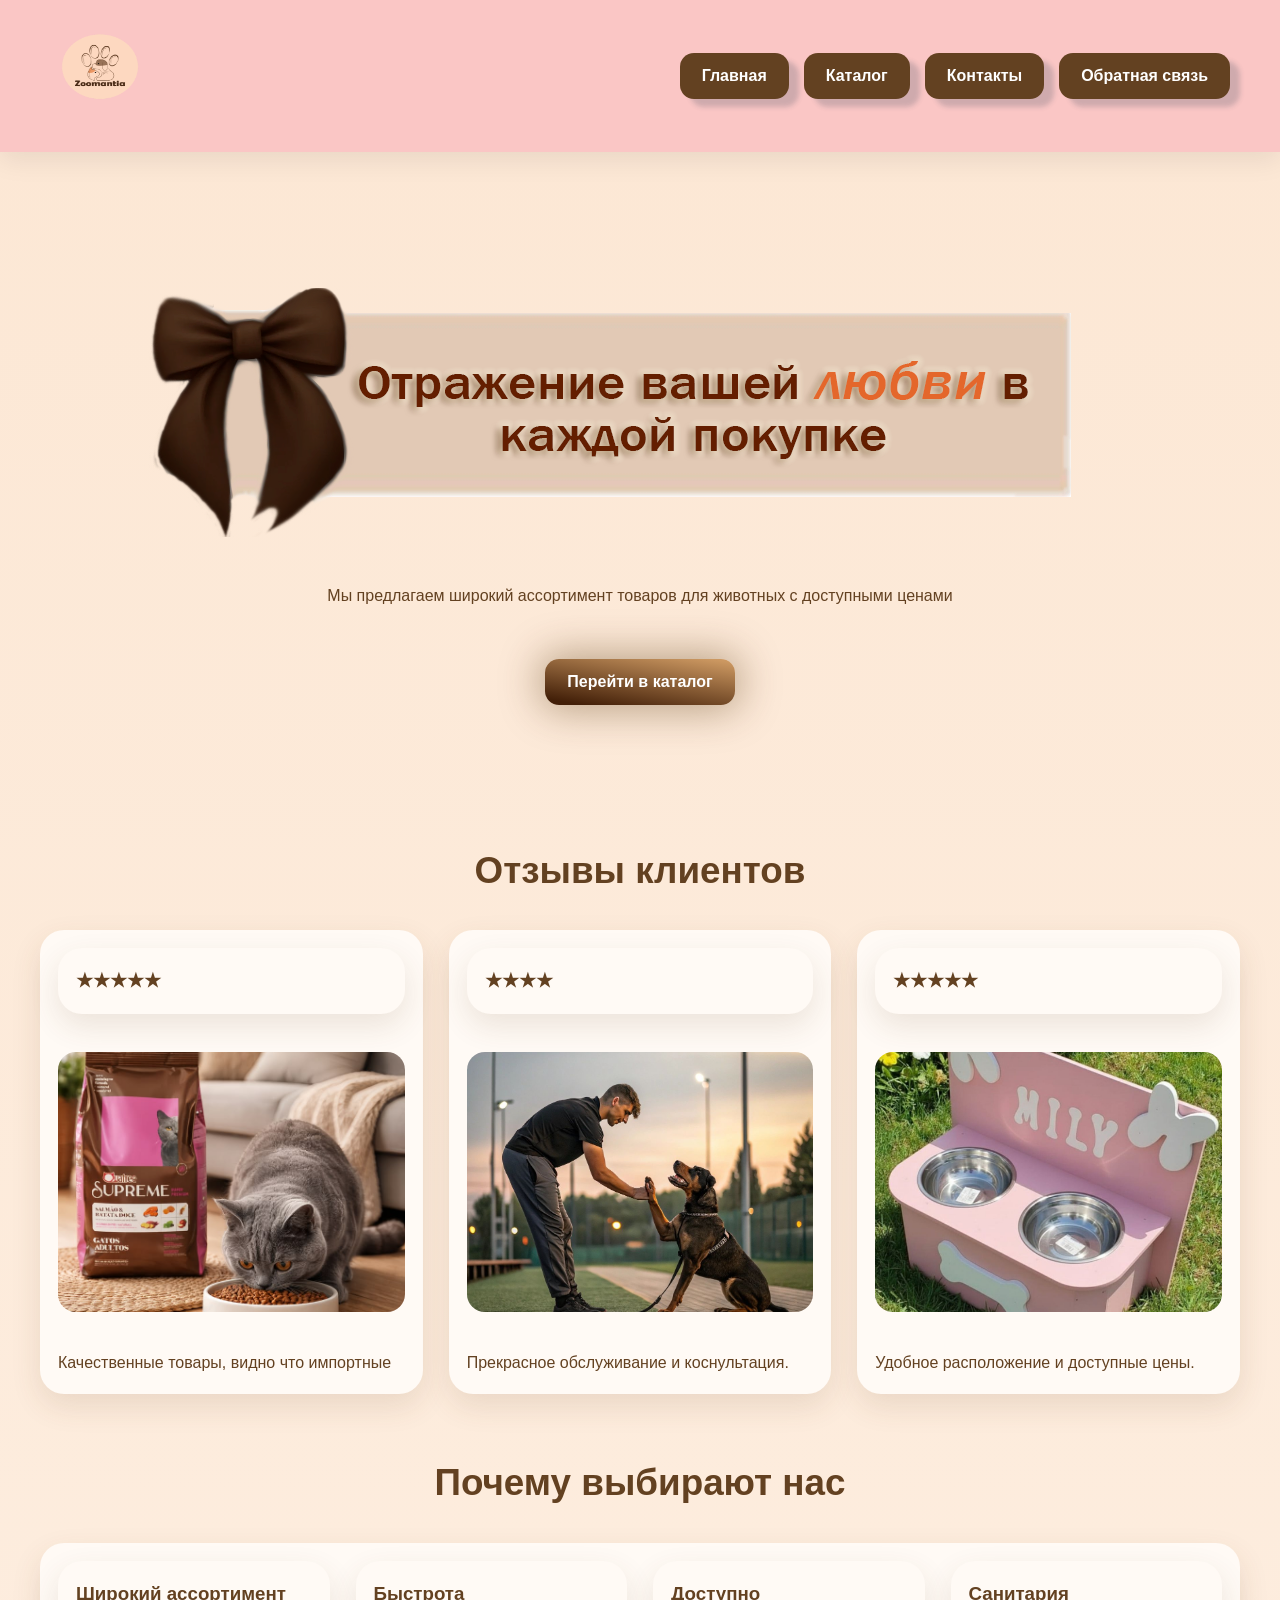
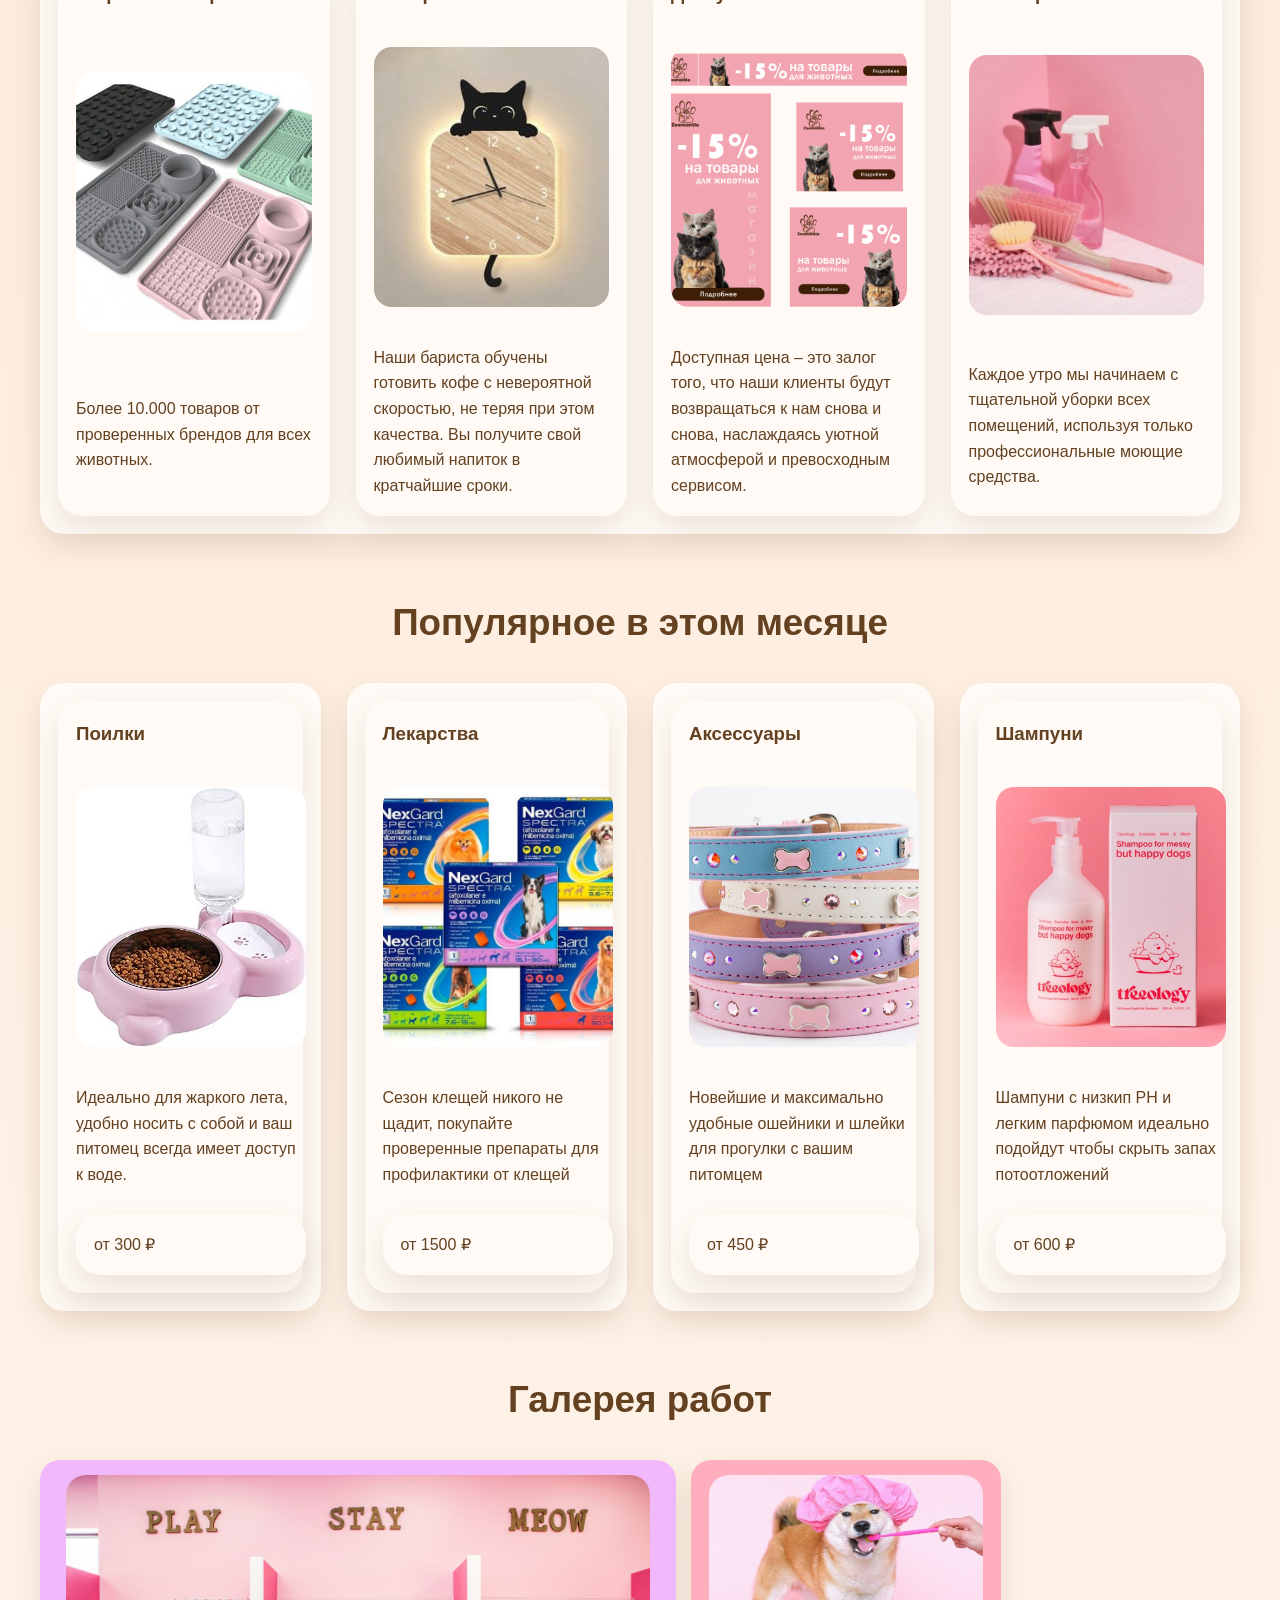
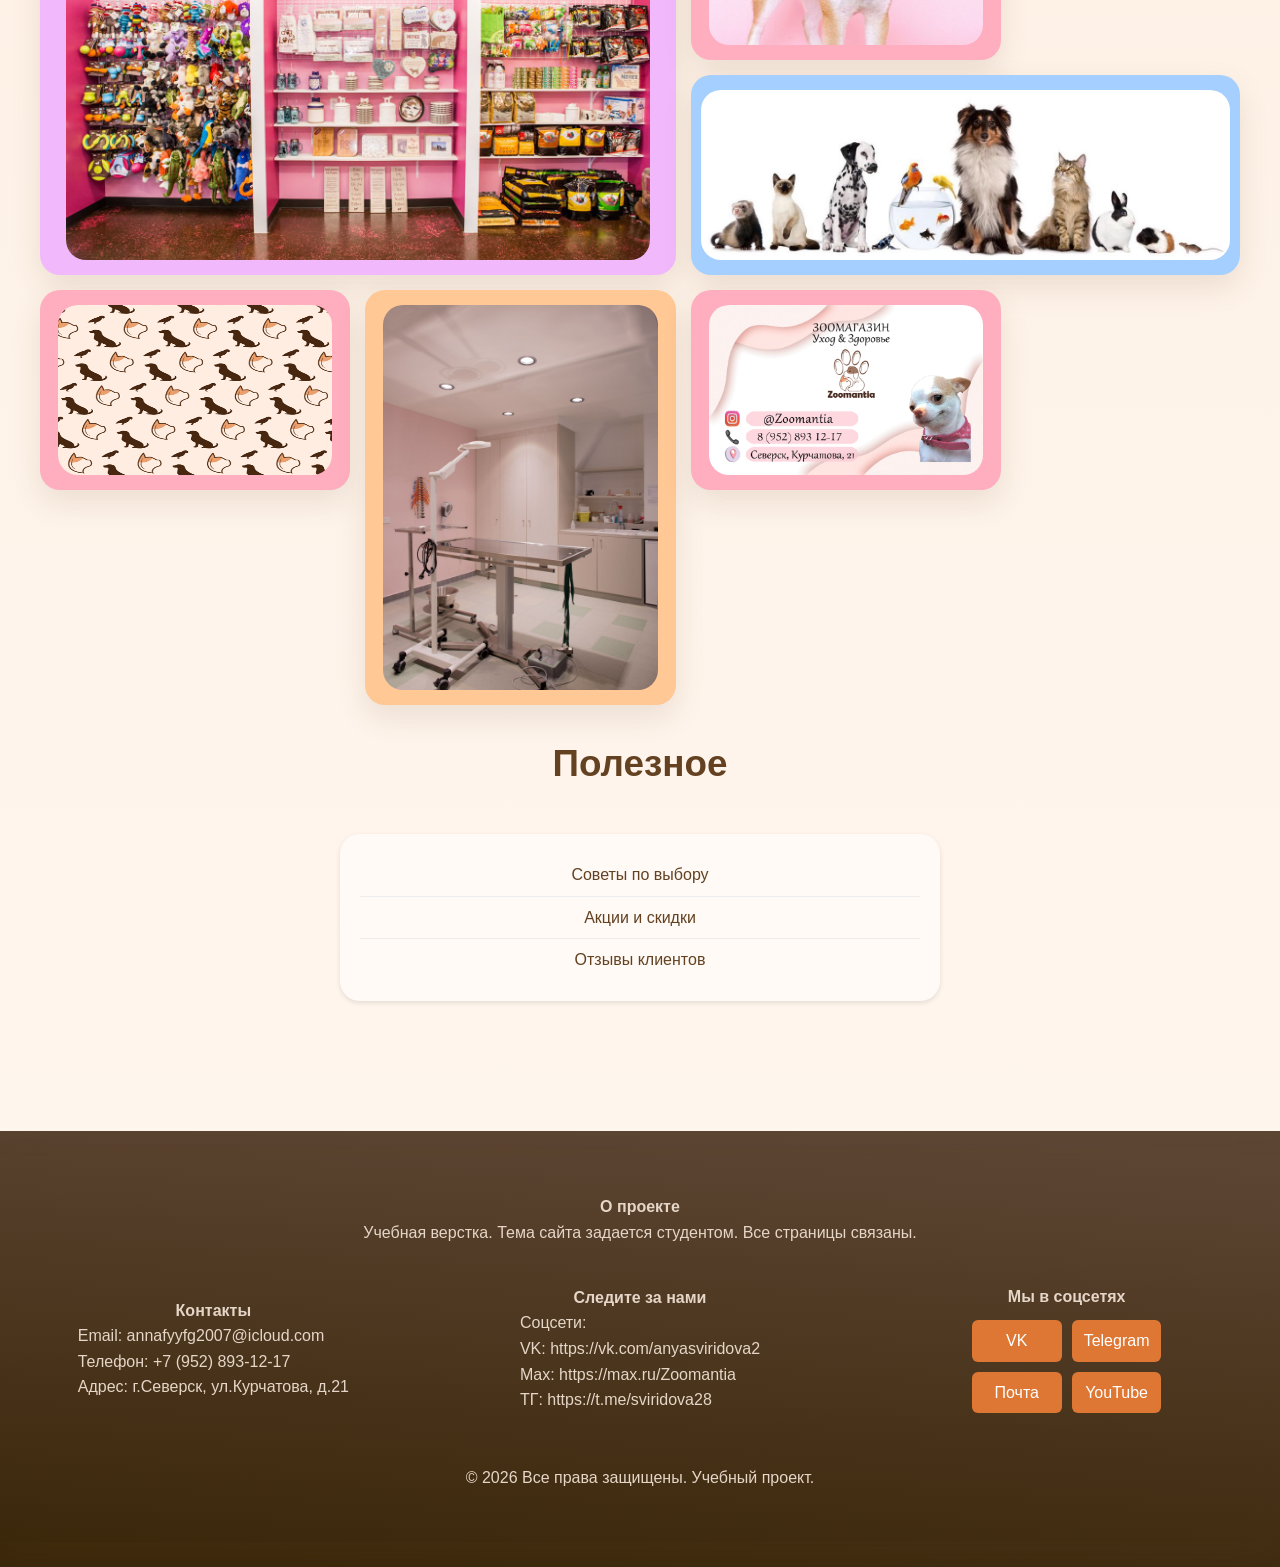
==== commit 4cf8eb21: "ПР-3-3: добавил продвинутый Grid, именованные области, вложенные сетки" ====
--- a/index.html
+++ b/index.html
@@ -19,21 +19,43 @@
         </nav>
     </header>
 
-
     <main>
-        <section>
+        <section class="hero-section">
             <div>
                 <h1><img src="img/clogan.png"></h1>
                 <p>Мы предлагаем широкий ассортимент товаров для животных с доступными ценами</p>
                 <br>
                 <br>
-                <a class="btn" href="catalog.html">Перейти в каталог</a>
+                <a class="btn_glav" href="catalog.html">Перейти в каталог</a>
+            </div>
+        </section>
+        
+        <section>
+            <h2>Отзывы клиентов</h2>
+            <div class="home-grid">
+                <div class="review">
+                    <div><h3>★★★★★</h3></div>
+                    <img class="vibor" src="img/otziv1.jpg">
+                    <p>Качественные товары, видно что импортные</p>
+                </div>
+                
+                <div class="review">
+                    <div><h3>★★★★</h3></div>
+                    <img class="vibor" src="img/otziv2.jpg">
+                    <p>Прекрасное обслуживание и коснультация.</p>
+                </div>
+            
+                <div class="review">
+                    <div><h3>★★★★★</h3></div>
+                    <img class="vibor" src="img/otziv3.jpg">
+                    <p>Удобное расположение и доступные цены.</p>
+                </div>
             </div>
         </section>
 
-        <section>
-            <div>
-                <h2>Почему выбирают нас</h2><div class="home-grid">
+        <section class="features-section">
+            <h2>Почему выбирают нас</h2>
+            <div class="home-grid">
                 <div>
                     <div>
                         <h3>Широкий ассортимент</h3>
@@ -59,7 +81,7 @@
             </div>
         </section>
 
-        <section>
+        <section class="popular-section">
             <div>
                 <h2>Популярное в этом месяце</h2>
                 <div>
@@ -99,7 +121,7 @@
             </div>
         </section>
 
-        <section class="gallery">
+        <section class="gallery-section">
             <div class="container">
                 <h2 class="section-title">Галерея работ</h2>
                 <div class="gallery-grid">
@@ -113,7 +135,17 @@
             </div>
         </section>
         
-    </main>
+        <aside >
+            <h2>Полезное</h2>
+            <div class="sidebar-section">
+                <ul>
+                <li><a href="catalog.html">Советы по выбору</a></li>
+                <li><a href="index.html">Акции и скидки</a></li>
+                <li><a href="index.html">Отзывы клиентов</a></li>
+                </ul>
+            </div>
+        </aside>
+    </main>    
 
     <footer>
         <div class="grid_fotter_parent">
@@ -129,10 +161,10 @@
             </div>
             <div class="slegka_foot">
                 <h4>Следите за нами</h4>
-                <p>Соцсети: 
-                    VK:  https://vk.ru/AromaCoffYo <br>
-                    Max: https://max.ru/AromaCoffYo <br>
-                    ТГ: t.me/AromaCoffYo</p>
+                <p>Соцсети: <br>
+                    VK:  https://vk.com/anyasviridova2 <br>
+                    Max: https://max.ru/Zoomantia <br>
+                    ТГ: https://t.me/sviridova28</p>
             </div>
             <div class="prodgectt_foot2">
             <p>&copy; 2026 Все права защищены. Учебный проект.</p>
--- a/style.css
+++ b/style.css
@@ -14,9 +14,11 @@
     padding:0;
     box-sizing:border-box
 }
+
 html{
     scroll-behavior:smooth
 }
+
 body{
     font-family:Arial,sans-serif;
     background:linear-gradient(180deg,#fce7d4,#fff7f0);
@@ -46,6 +48,7 @@
     gap:15px;
     list-style:none
 }
+
 .btn{
     display:inline-block;
     text-decoration:none;
@@ -57,9 +60,34 @@
     box-shadow:10px 8px 5px rgba(34,60,80,.2);
     transition:.3s;
 }
+.btn_glav{
+    display:inline-block;
+    text-decoration:none;
+    color:#fff!important;   
+    padding:10px 22px;
+    border-radius:14px;
+    font-weight:700;
+    box-shadow: 0px 0px 40px 5px rgba(79, 47, 0, 0.39);
+    transition:.3s;
+    background: linear-gradient(189deg, rgb(204, 152, 97) 5%, rgb(66, 31, 8) 92%);
+}
+
 .btn:hover{
     background:var(--primary-light);
     transform:translateY(-3px)
+}
+
+button{
+    width:100%;
+    padding:14px;
+    border:none;
+    cursor:pointer;
+    border-radius:14px;
+    color:#fff!important;
+    box-shadow: 0px 0px 50px 5px rgba(79, 47, 0, 0.39);
+    transition:.3s;
+    font-weight:800;
+    background: linear-gradient(189deg, rgb(204, 152, 97) 5%, rgb(66, 31, 8) 92%);
 }
 
 /* ОХРАННЫЕ ПОЛЯ */
@@ -84,6 +112,10 @@
 h4{
     text-align:center
 }
+li{
+    font-family: Verdana, Geneva, Tahoma, sans-serif;
+}
+
 
 /* HERO БЛОК */
 section:first-of-type{
@@ -95,6 +127,48 @@
 }
 
 /*ГЛАВНАЯ СТРАНИЦА*/
+
+.sidebar-section {
+    display:grid;
+    max-width:850px;
+    margin:40px auto;
+    background:var(--surface);
+    padding:30px;
+    border-radius:24px;
+    box-shadow:0 12px 30px rgba(99,65,33,.12);
+    grid-template-columns:repeat(auto-fit,minmax(260px,1fr)); /* Размер для catalog карточек*/
+    gap: 26px;
+    padding: 20px;
+    border-radius: 20px;
+    box-shadow: 0 2px 5px rgba(0, 0, 0, 0.1);
+    width: 600px; /* фиксированная ширина */
+    text-align:center
+}
+.sidebar-section a {
+    text-decoration: none;
+    color: #634121;
+    transition: color 0.3s;
+}
+
+.sidebar-section a:hover {
+    color: #634121;
+}
+
+.sidebar-section ul {
+    list-style-type: none; /* убираем маркеры */
+    padding-left: 0; /* убираем отступы слева */
+}
+
+.sidebar-section li {
+    padding: 8px 0;
+    border-bottom: 1px solid #eee; /* разделитель между пунктами */
+}
+
+.sidebar-section li:last-child {
+    border-bottom: none; /* убираем разделитель у последнего элемента */
+}
+
+
 .gallery-grid {
     display: grid;
     grid-template-columns: repeat(4, 1fr);
@@ -228,15 +302,7 @@
     border:1px solid #e6d6c8;
     margin-top:8px;
 }
-button{
-    width:100%;
-    padding:14px;
-    border:none;
-    cursor:pointer;
-    border-radius:14px;
-    background:var(--primary);
-    color:#fff;
-}
+
 
 /* КОНТАКТЫ */
 .contacts-info{
@@ -285,7 +351,7 @@
         
 footer{
     width: 100%;
-    background-color: #634121;
+    background: linear-gradient(184deg, rgba(87, 63, 45, 0.966) 5%, rgba(51, 31, 1, 0.959) 95%);
     color: #e6d6c8;
     padding: 25px 0;
     margin-top: 60px;
@@ -315,17 +381,15 @@
 }
 
 /* АДАПТИВ */
-@media(max-width:768px){
-header{
-    flex-direction:column;
-    padding:20px}
-.menu{
-    flex-wrap:wrap;
-    justify-content:center}
-footer>div:first-child{
-    grid-template-columns:1fr
-}
-h1{
-    font-size:2.4rem
-}
-}
+@media (max-width: 768px) {
+    .page-layout {
+        grid-template-areas:
+            "hero"
+            "features"
+            "popular"
+            "sidebar"
+            "gallery";
+        grid-template-columns: 1fr;
+    }
+}
+
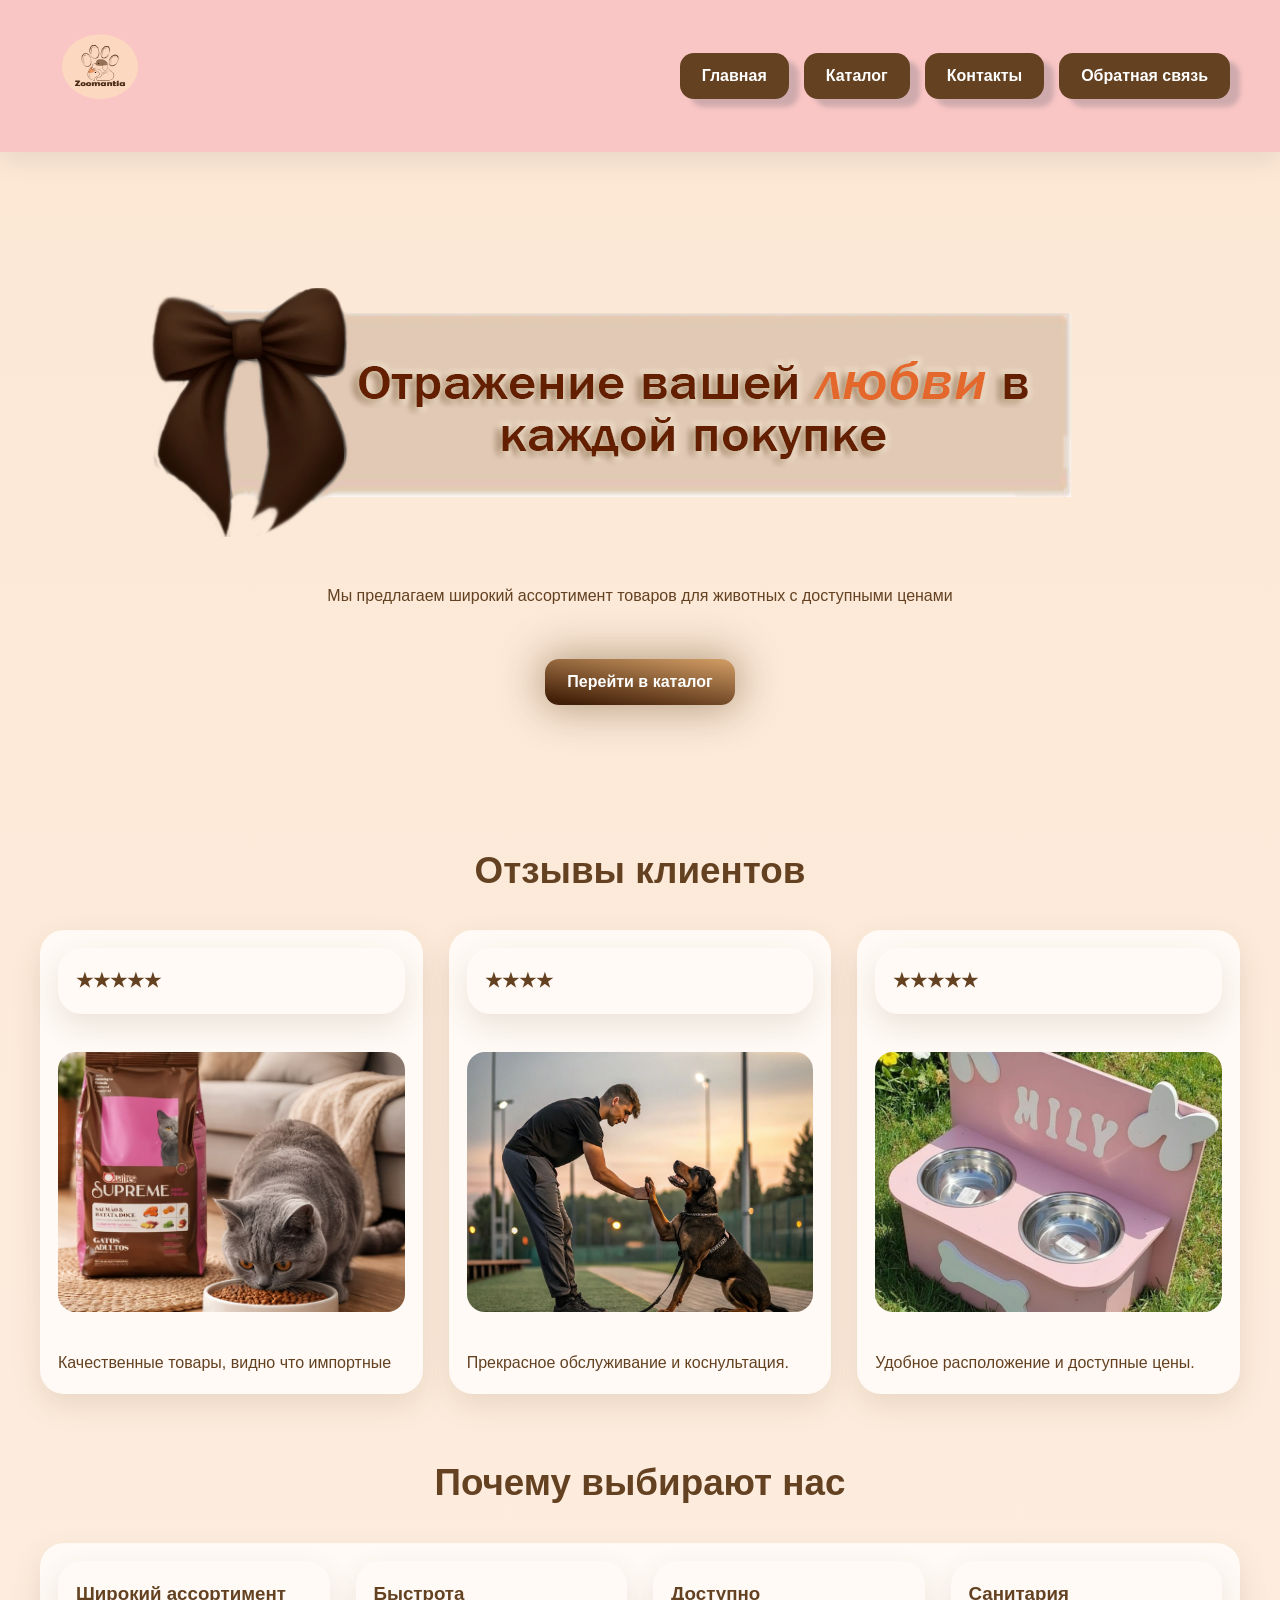
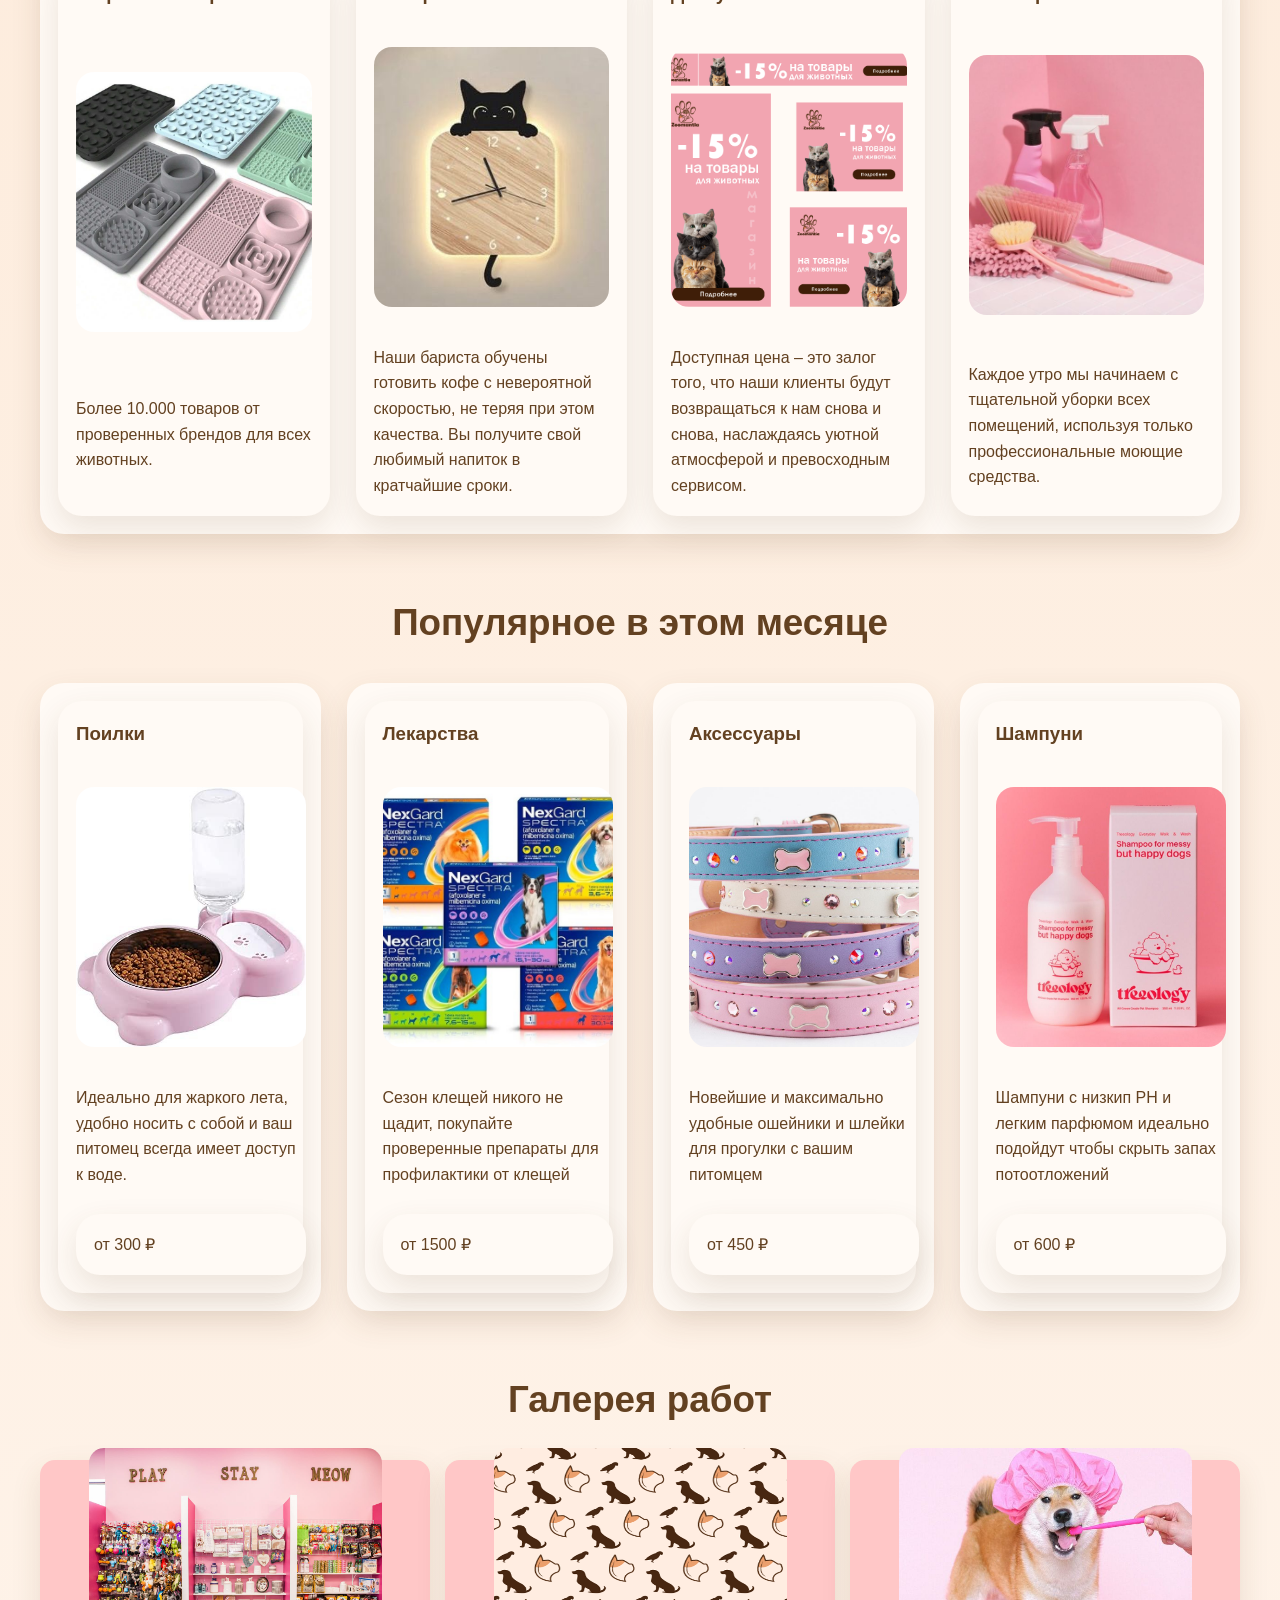
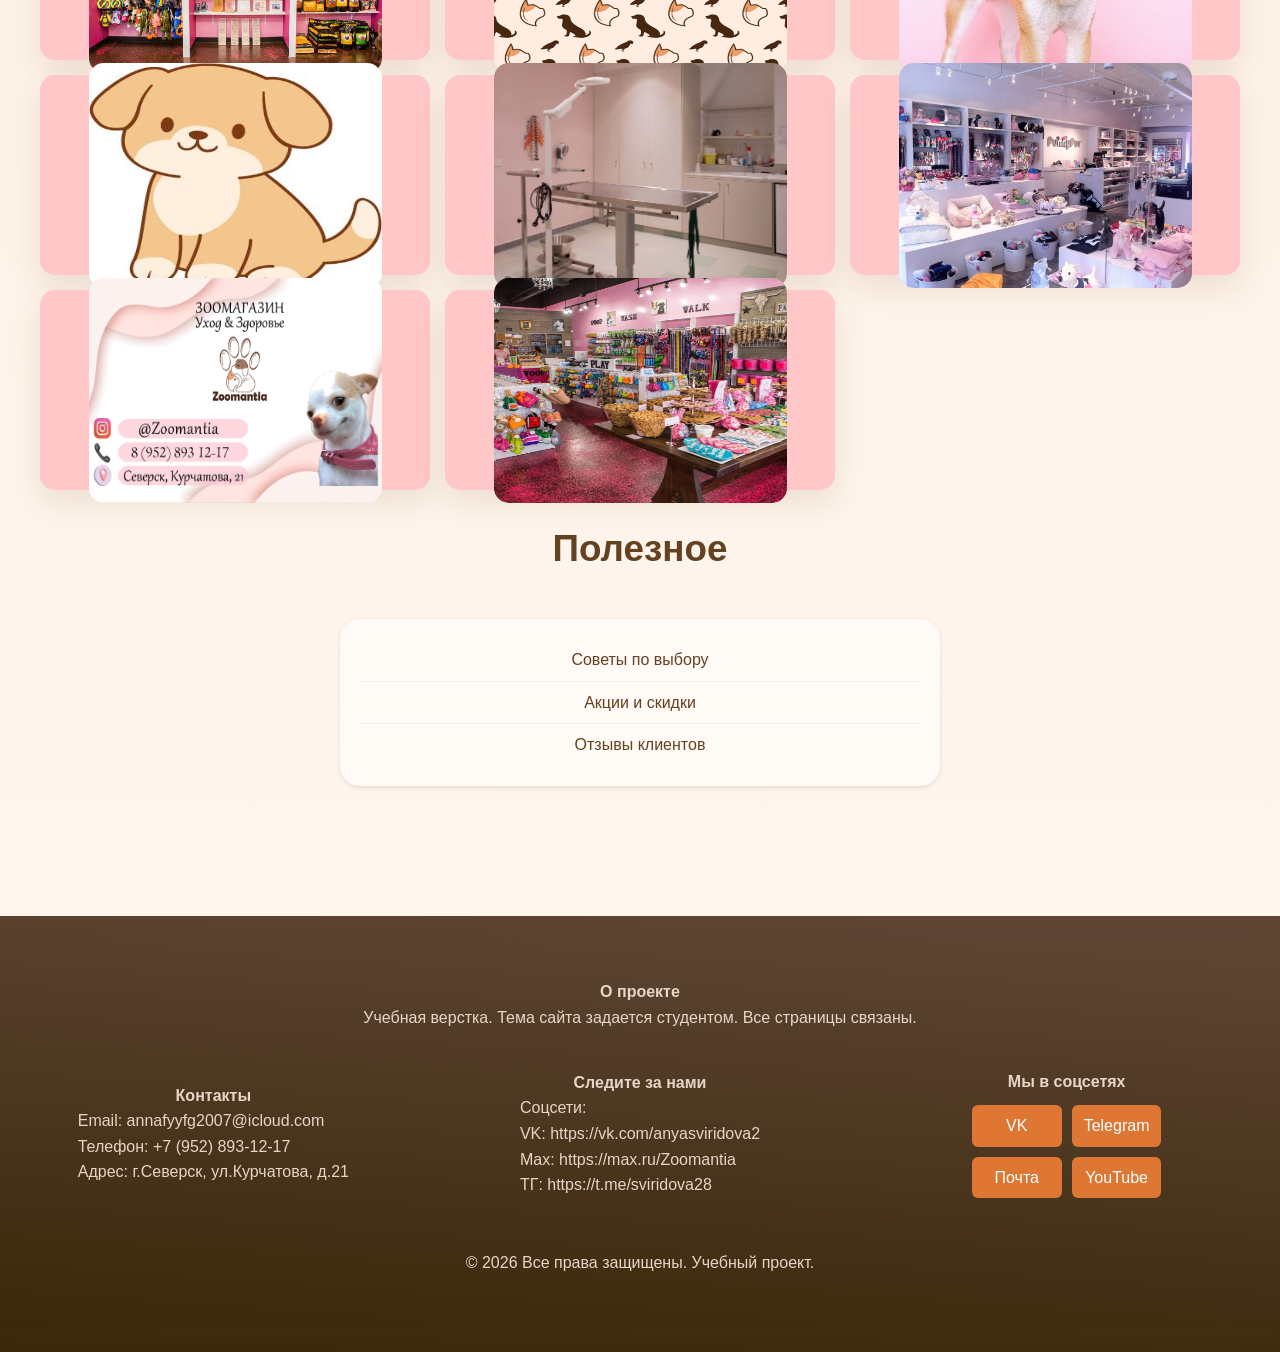
==== commit 42d2bee5: "ПР-7: добавил адаптивную вёрстку (медиа-запросы, Flexbox, Grid, меню, форма)" ====
--- a/index.html
+++ b/index.html
@@ -17,6 +17,16 @@
                 <li><a class="btn" href="feedback.html">Обратная связь</a></li>
             </ul>
         </nav>
+            <div class="menu-burger">
+                <input type="checkbox" id="burger-checkbox" class="burger-checkbox">
+                <label for="burger-checkbox" class="burger"></label>
+                <ul class="menu-list">
+                    <li><a href="index.html" class="btn" class="menu-item">Главная</a><li>
+                    <li><a href="catalog.html" class="btn" class="menu-item">Каталог</a><li>
+                    <li><a href="contacts.html" class="btn" class="menu-item">Контакты</a><li>
+                    <li><a href="feedback.html" class="btn" class="menu-item">Обратная связь</a><li>
+                </ul>
+            </div>
     </header>
 
     <main>
@@ -125,17 +135,19 @@
             <div class="container">
                 <h2 class="section-title">Галерея работ</h2>
                 <div class="gallery-grid">
-                    <div class="gallery-item gallery-item-1"><img class="gal_foto-1" src="img/item1.jpg"></div>
-                    <div class="gallery-item gallery-item-2"><img class="gal_foto-246" src="img/item3.jpg"></div>
-                    <div class="gallery-item gallery-item-3"><img class="gal_foto-3" src="img/item2.jpg"></div>
-                    <div class="gallery-item gallery-item-4"><img class="gal_foto-246" src="img/pattern.png"></div>
-                    <div class="gallery-item gallery-item-5"><img class="gal_foto-5" src="img/item5.jpg"></div>
-                    <div class="gallery-item gallery-item-6"><img class="gal_foto-246" src="img/vizitka.png"> </div>
+                    <div class="gallery-item gallery-item"><img class="galeri_foto" src="img/item1.jpg"></div>
+                    <div class="gallery-item gallery-item"><img class="galeri_foto" src="img/pattern.png"></div>
+                    <div class="gallery-item gallery-item"><img class="galeri_foto" src="img/item3.jpg"></div>
+                    <div class="gallery-item gallery-item"><img class="galeri_foto" src="img/stiker.jpg"></div>
+                    <div class="gallery-item gallery-item"><img class="galeri_foto" src="img/item5.jpg"></div>
+                    <div class="gallery-item gallery-item"><img class="galeri_foto" src="img/item7.jpg"></div>
+                    <div class="gallery-item gallery-item"><img class="galeri_foto" src="img/vizitka.png"></div>
+                    <div class="gallery-item gallery-item"><img class="galeri_foto" src="img/item8.jpg"></div>
                 </div>
             </div>
         </section>
         
-        <aside >
+        <aside>
             <h2>Полезное</h2>
             <div class="sidebar-section">
                 <ul>
--- a/style.css
+++ b/style.css
@@ -13,6 +13,10 @@
     margin:0;
     padding:0;
     box-sizing:border-box
+}
+
+.menu-burger {
+    display: none;
 }
 
 html{
@@ -168,39 +172,26 @@
     border-bottom: none; /* убираем разделитель у последнего элемента */
 }
 
-
+/* ГАЛЕРЕЯ */
 .gallery-grid {
     display: grid;
-    grid-template-columns: repeat(4, 1fr);
-    grid-auto-rows: 200px;
     gap: 15px;
+    grid-template-columns: repeat(2, 1fr);
 }
 
 .gallery-item {
-    background-color: #ffaec0;
-    color: white;
+    background: #ffc7c7;
+    height: 150px;
+    border-radius: 15px;
     display: flex;
     align-items: center;
     justify-content: center;
-    border-radius: 20px;
-    font-size: 18px;
-    font-weight: bold;
-}
-
-.gallery-item-1 {
-    grid-column: span 2;
-    grid-row: span 2;
-    background-color: #f1b9fc;
-}
-
-.gallery-item-3 {
-    grid-column: span 2;
-    background-color: #a5cfff;  
-}
-
-.gallery-item-5 {
-    grid-row: span 2;
-    background-color: #ffc894;
+    font-size: 40px;
+    transition: 0.3s;
+}
+
+.gallery-item:hover {
+    transform: scale(1.02);
 }
 
 /* ГРИДЫ ДЛЯ КАРТОЧЕК */
@@ -264,26 +255,10 @@
     transform:scale(1.05)
 }
 
-.gal_foto-1{
-    width: 583.5px;
-    height: 385px;
-    border-radius: 20px;
-}
-
-.gal_foto-3{
-    width: 583.5px;
-    height: 170px;
-    border-radius: 20px;
-}
-.gal_foto-5{
-    width: 274.25px;
-    height: 385px;
-    border-radius: 20px;
-}
-.gal_foto-246{
-    width: 274.25px;
-    height: 170px;
-    border-radius: 20px;
+.galeri_foto{
+    width: 293px;
+    height: 225px;
+    border-radius: 15px;
 }
 
 /* ФОРМЫ */
@@ -302,6 +277,7 @@
     border:1px solid #e6d6c8;
     margin-top:8px;
 }
+
 
 
 /* КОНТАКТЫ */
@@ -380,16 +356,394 @@
     text-decoration:none
 }
 
-/* АДАПТИВ */
-@media (max-width: 768px) {
-    .page-layout {
-        grid-template-areas:
-            "hero"
-            "features"
-            "popular"
-            "sidebar"
-            "gallery";
-        grid-template-columns: 1fr;
-    }
-}
-
+/* ===== АДАПТИВНОСТЬ ===== */
+
+
+
+@media (max-width: 1200px){
+    body{
+        overflow-x:hidden;
+    }
+
+    .container,.wrapper,.sidebar-section,.content{
+        width:100%!important;
+        padding:0 15px!important;
+        box-sizing:border-box;
+    }
+
+    header,.header{
+        padding:12px 15px!important;
+    }
+
+    header nav,.nav,nav ul{
+        /* display:flex!important; */
+        /* flex-direction:column!important; */
+        align-items:center!important;
+        gap:10px!important;
+    }
+
+    nav ul li{
+        margin:0!important;
+    }
+
+    .logo,img.logo{
+        max-width:180px;
+        height:auto;
+    }
+
+    h1{
+        font-size:30px!important;
+    }
+
+    h2{
+        font-size:24px!important;
+    }
+
+    h3{
+        font-size:21px!important;
+    }
+
+    h4{
+        font-size: 19px!important;
+    }
+
+    p,li,ul,a,button,input,textarea{
+        font-size:16px!important;
+    }
+
+    .grid,.cards,.sidebar-section,.review,
+    .catalog,.products,.gallery,.row{
+        display:grid!important;
+        grid-template-columns:1fr!important;
+        gap:18px!important;
+    }
+
+    .card,.product,.item{
+        width:100%!important;
+    }
+
+    img{
+        max-width:100%!important;
+        height:auto!important;
+    }
+    iframe{
+        width:100%!important;
+    }
+
+    button,.btn,input[type=submit]{
+        width:100%!important;
+    }
+
+    table{
+        display:block;
+        overflow-x:auto;
+    }
+    footer,.footer,.grid_fotter_parent,.footer-social,
+    .prodgectt_foot2,.slegka_foot,.contsct_foot,.prodgectt_foot{
+        display:flex!important;
+        flex-direction:column!important;
+        text-align:center!important;
+        gap:14px;
+    }
+}
+
+@media (max-width: 1024px) {
+    h1 {
+        font-size: 30px;
+    }
+
+    h2 {
+        font-size: 24px;
+    }
+
+    h3{
+        font-size: 20px;
+    }
+
+    h4{
+        font-size: 18px;
+    }
+
+    .container {
+        padding: 0 15px;
+    }
+
+    .burger-checkbox { /* БУРГЕР МЕНЮ */
+    position: absolute;
+    visibility: visible;
+    }
+    .burger {
+    position: relative;
+    z-index: 1;
+    cursor: pointer;
+    display: block;
+    position: relative;
+    border: none;
+    background: transparent;
+    width: 40px;
+    height: 26px;
+    }
+    .burger::before,
+    .burger::after {
+    content: '';
+    left: 0;
+    position: absolute;
+    display: block;
+    width: 100%;
+    height: 4px;
+    border-radius: 10px;
+    background: #000;
+    }
+    .burger::before {
+    top: 0;
+    box-shadow: 0 11px 0 #000;
+    transition: box-shadow .3s .15s, top .3s .15s, transform .3s;
+    }
+    .burger::after {
+    bottom: 0;
+    transition: bottom .3s .15s, transform .3s;
+    }
+    .burger-checkbox:checked + .burger::before {
+    top: 11px;
+    transform: rotate(45deg);
+    box-shadow: 0 6px 0 rgba(0,0,0,0);
+    transition: box-shadow .15s, top .3s, transform .3s .15s;
+    }
+    .burger-checkbox:checked + .burger::after {
+    bottom: 11px;
+    transform: rotate(-45deg);
+    transition: bottom .3s, transform .3s .15s;
+    }
+    .menu-list {
+    top: 0;
+    left: 0;
+    position: absolute;
+    display: grid;
+    gap: 12px;
+    padding: 42px 0;
+    margin: 0;
+    background: rgb(255, 186, 195);
+    border-radius: 20px;
+    list-style-type: none;
+    transform: translateX(-100%);
+    transition: .3s;
+    width: 200px;
+    }
+    .menu-item {
+    display: block;
+    padding: 8px;
+    color: rgb(104, 103, 103);
+    font-size: 18px;
+    text-align: center;
+    text-decoration: none;
+    }
+    .menu-item:hover {
+    background: rgba(255,255,255,.2)
+    }
+    .burger-checkbox:checked ~ .menu-list {
+    transform: translateX(0);
+    }
+
+}
+
+@media (min-width: 1024px) {
+    .gallery-grid {
+        grid-template-columns: repeat(4, 1fr);
+    }
+    .gallery-item {
+        height: 250px;
+    }
+}
+
+@media (max-width: 768px){
+    body{
+        overflow-x:hidden;
+    }
+
+    .menu {
+        display: none;
+    }
+
+    .menu-burger {
+        display: block;
+    }
+    
+    h1 {
+        font-size: 26px;
+    }
+
+    h2 {
+        font-size: 22px;
+    }
+
+    h3{
+        font-size: 20px;
+    }
+
+    h4{
+        font-size: 18px;
+    }
+
+    .hero {
+        padding: 40px 0;
+    }
+
+    .hero h1 {
+        font-size: 24px;
+    }
+
+    .hero p {
+        font-size: 15px;
+    }
+
+    .container {
+        padding: 0 12px;
+    }
+
+    .container,.wrapper,.sidebar-section,.content{
+        width:100%!important;
+        padding:0 15px!important;
+        box-sizing:border-box;
+    }
+
+    header,.header{
+        padding:12px 15px!important;
+    }
+
+    header nav,.nav,nav ul{
+        /* display:flex!important; */
+        flex-direction:column!important;
+        align-items:center!important;
+        gap:10px!important;
+    }
+
+    .navbar {
+    display: flex;
+    justify-content: space-between;
+    align-items: center;
+    padding: 10px 20px;
+    }
+
+    .hamburger-button {
+    display: none; /* Иконка скрыта по умолчанию */
+    cursor: pointer;
+    }
+
+    .hamburger-line {
+    width: 30px;
+    height: 3px;
+    background-color: #333;
+    margin: 5px 0;
+    transition: all 0.3s; /* Для плавности анимации */
+    }
+
+    .menu-items {
+    list-style: none;
+    display: none; /* Меню скрыто до клика */
+    }
+    nav ul li{
+        margin:0!important;
+    }
+
+    .logo,img.logo{
+        max-width:180px;
+        height:auto;
+    }
+
+    h1{
+        font-size:30px!important;
+    }
+
+    h2{
+        font-size:24px!important;
+    }
+
+    h3{
+        font-size:21px!important;
+    }
+
+    h4{
+        font-size: 19px!important;
+    }
+
+    p,li,ul,a,button,input,textarea{
+        font-size:16px!important;
+    }
+
+    .grid,.cards,.sidebar-section,.review,
+    .catalog,.products,.gallery,.row{
+        display:grid!important;
+        grid-template-columns:1fr!important;
+        gap:18px!important;
+    }
+
+    .card,.product,.item{
+        width:100%!important;
+    }
+
+    img{
+        max-width:100%!important;
+        height:auto!important;
+    }
+    iframe{
+        width:100%!important;
+    }
+
+    button,.btn,input[type=submit]{
+        width:100%!important;
+    }
+
+    table{
+        display:block;
+        overflow-x:auto;
+    }
+    footer,.footer,.grid_fotter_parent,.footer-social,
+    .prodgectt_foot2,.slegka_foot,.contsct_foot,.prodgectt_foot{
+        display:flex!important;
+        flex-direction:column!important;
+        text-align:center!important;
+        gap:14px;
+    }
+
+}
+
+@media (min-width: 600px) {
+    .gallery-grid {
+        grid-template-columns: repeat(3, 1fr);
+    }
+    .gallery-item {
+        height: 200px;
+    }
+}
+
+@media (max-width: 480px) {
+    h1 {
+        font-size: 20px;
+    }
+
+    h2 {
+        font-size: 18px;
+    }
+
+    h3{
+        font-size: 16px;
+    }
+
+    h4{
+        font-size: 14px;
+    }
+
+    section{
+        padding:30px 14px!important;
+    }
+    .hero h1 {
+        font-size: 20px;
+    }
+    .hero p {
+        font-size: 12px;
+    }
+    .btn {
+        padding: 8px 20px;
+        font-size: 14px;
+    } 
+}
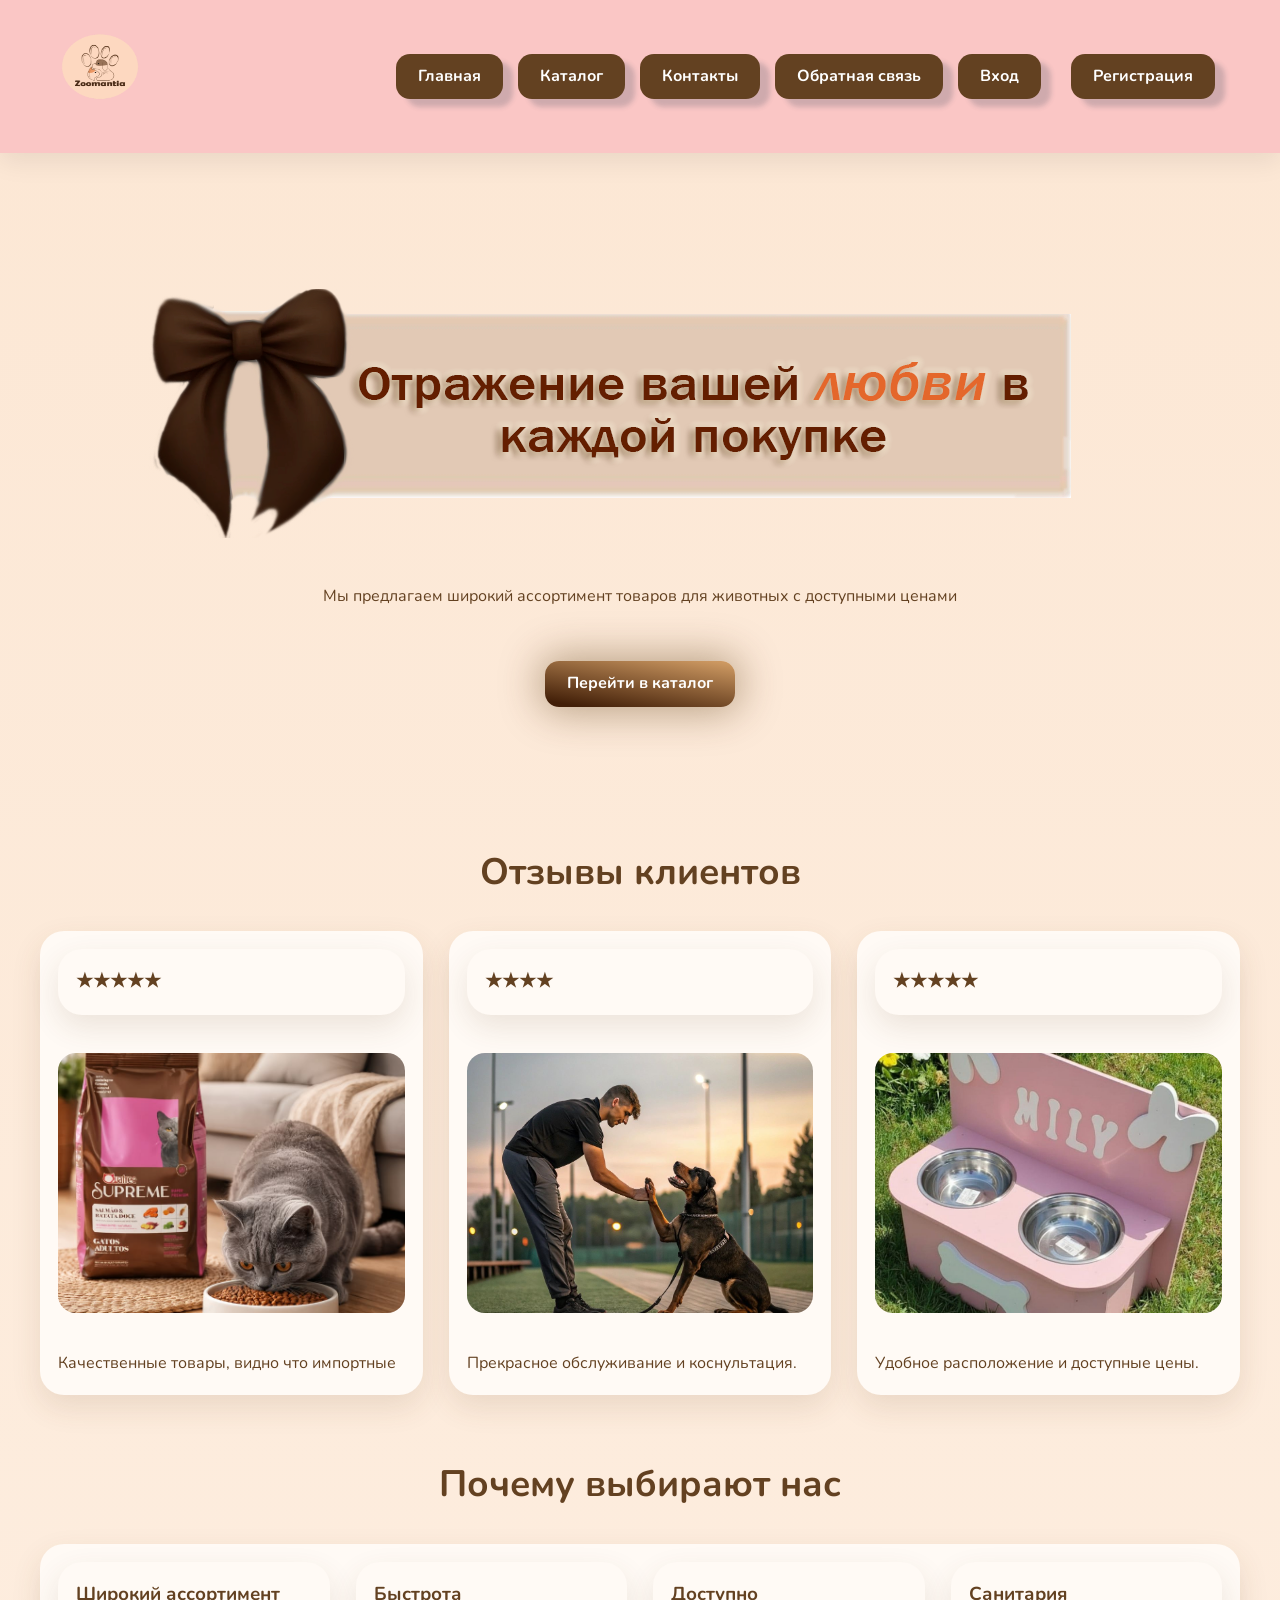
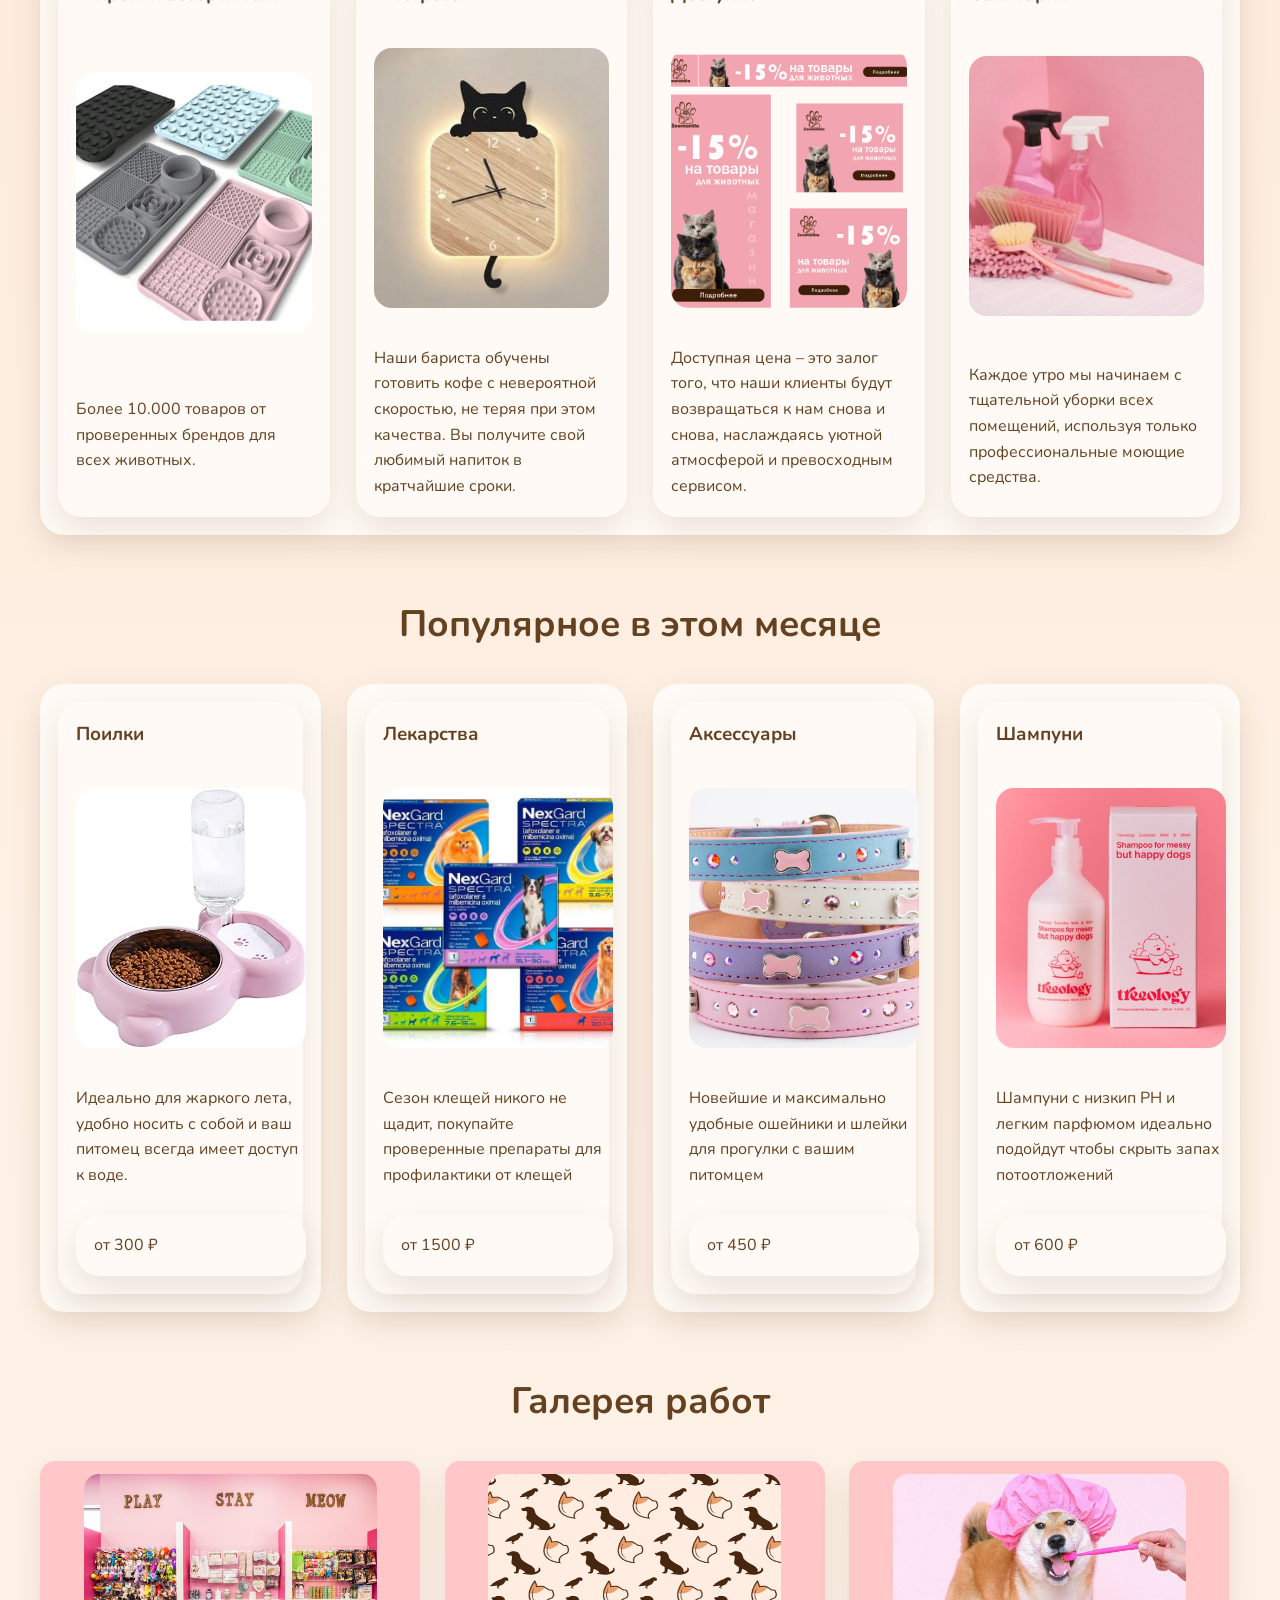
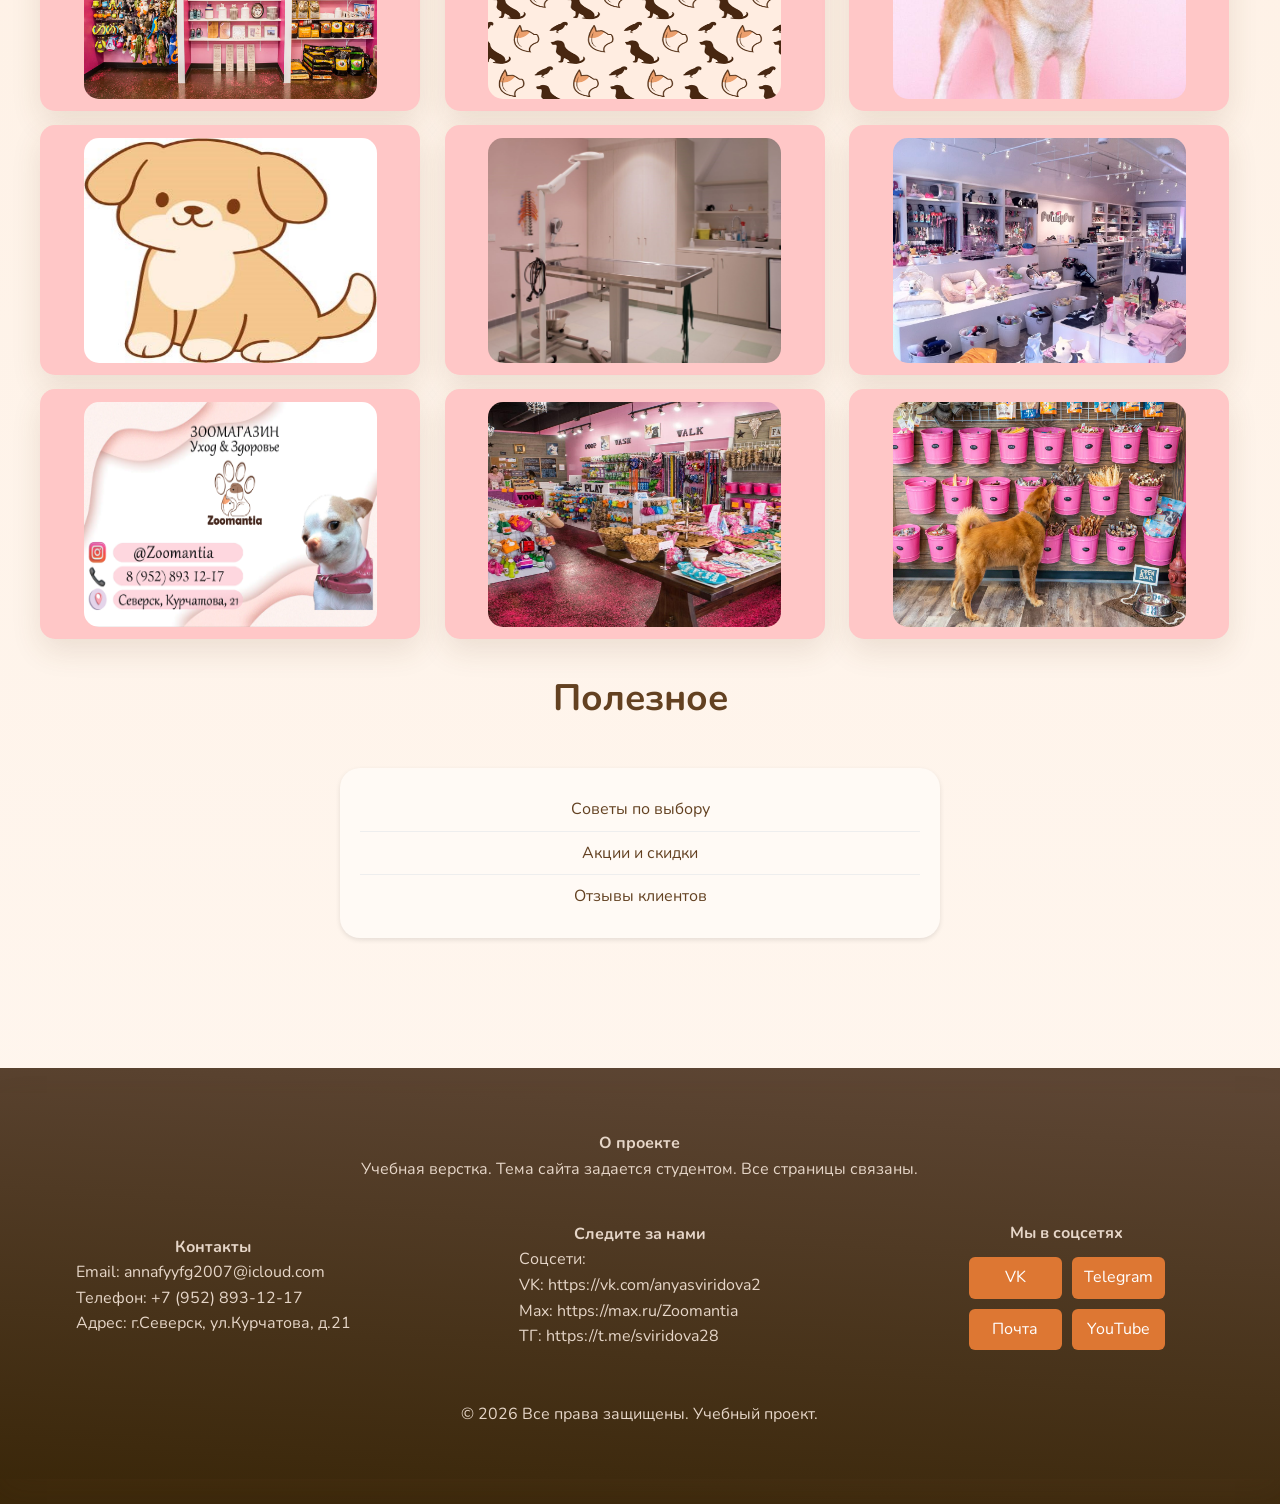
==== commit 86a416a4: "ПР-8: добавили страницы с Bootstrap" ====
--- a/index.html
+++ b/index.html
@@ -15,18 +15,22 @@
                 <li><a class="btn" href="catalog.html">Каталог</a></li>
                 <li><a class="btn" href="contacts.html">Контакты</a></li>
                 <li><a class="btn" href="feedback.html">Обратная связь</a></li>
+                <li><a href="login.html" class="btn" class="menu-item">Вход</a><li>
+                <li><a href="signup.html" class="btn" class="menu-item">Регистрация</a><li>
             </ul>
         </nav>
-            <div class="menu-burger">
-                <input type="checkbox" id="burger-checkbox" class="burger-checkbox">
-                <label for="burger-checkbox" class="burger"></label>
-                <ul class="menu-list">
-                    <li><a href="index.html" class="btn" class="menu-item">Главная</a><li>
-                    <li><a href="catalog.html" class="btn" class="menu-item">Каталог</a><li>
-                    <li><a href="contacts.html" class="btn" class="menu-item">Контакты</a><li>
-                    <li><a href="feedback.html" class="btn" class="menu-item">Обратная связь</a><li>
-                </ul>
-            </div>
+        <div class="menu-burger">
+            <input type="checkbox" id="burger-checkbox" class="burger-checkbox">
+            <label for="burger-checkbox" class="burger"></label>
+            <ul class="menu-list">
+                <li><a href="index.html" class="btn3" class="menu-item">Главная</a><li>
+                <li><a href="catalog.html" class="btn3" class="menu-item">Каталог</a><li>
+                <li><a href="contacts.html" class="btn3" class="menu-item">Контакты</a><li>
+                <li><a href="feedback.html" class="btn3" class="menu-item">Обратная связь</a><li>
+                <li><a href="login.html" class="btn3" class="menu-item">Вход</a><li>
+                <li><a href="signup.html" class="btn3" class="menu-item">Регистрация</a><li>
+            </ul>
+        </div>
     </header>
 
     <main>
@@ -143,6 +147,7 @@
                     <div class="gallery-item gallery-item"><img class="galeri_foto" src="img/item7.jpg"></div>
                     <div class="gallery-item gallery-item"><img class="galeri_foto" src="img/vizitka.png"></div>
                     <div class="gallery-item gallery-item"><img class="galeri_foto" src="img/item8.jpg"></div>
+                    <div class="gallery-item gallery-item"><img class="galeri_foto" src="img/item9.jpg"></div>
                 </div>
             </div>
         </section>
--- a/style.css
+++ b/style.css
@@ -1,3 +1,8 @@
+@font-face {
+    font-family: "Nunito";
+    src: url("fonts/Nunito-VariableFont_wght.ttf");
+}
+
 
 /* ОСНОВНЫЕ ЦВЕТА САЙТА */
 :root{
@@ -12,7 +17,9 @@
 *{
     margin:0;
     padding:0;
-    box-sizing:border-box
+    box-sizing:border-box;
+    font-family: "Nunito";
+
 }
 
 .menu-burger {
@@ -24,7 +31,7 @@
 }
 
 body{
-    font-family:Arial,sans-serif;
+    /* font-family:Arial,sans-serif; */
     background:linear-gradient(180deg,#fce7d4,#fff7f0);
     color:var(--primary);
     line-height:1.6;
@@ -62,6 +69,20 @@
     border-radius:14px;
     font-weight:700;
     box-shadow:10px 8px 5px rgba(34,60,80,.2);
+    transition:.3s;
+}
+
+.btn3{
+    display:inline-block;
+    text-decoration:none;
+    color:#fff!important;
+    background:var(--primary);
+    padding:10px 22px;
+    border-radius:14px;
+    text-align: center;
+    height: 40px;
+    font-weight:700;
+    width: 200px;
     transition:.3s;
 }
 .btn_glav{
@@ -175,13 +196,14 @@
 /* ГАЛЕРЕЯ */
 .gallery-grid {
     display: grid;
-    gap: 15px;
+    gap: 14px;
     grid-template-columns: repeat(2, 1fr);
 }
 
 .gallery-item {
     background: #ffc7c7;
     height: 150px;
+    width: 380px;
     border-radius: 15px;
     display: flex;
     align-items: center;
@@ -477,7 +499,6 @@
     z-index: 1;
     cursor: pointer;
     display: block;
-    position: relative;
     border: none;
     background: transparent;
     width: 40px;
@@ -523,11 +544,12 @@
     padding: 42px 0;
     margin: 0;
     background: rgb(255, 186, 195);
-    border-radius: 20px;
+    border-radius: 18px;
     list-style-type: none;
     transform: translateX(-100%);
     transition: .3s;
-    width: 200px;
+    width: 210px;
+    height: 425px;
     }
     .menu-item {
     display: block;
@@ -536,6 +558,7 @@
     font-size: 18px;
     text-align: center;
     text-decoration: none;
+
     }
     .menu-item:hover {
     background: rgba(255,255,255,.2)
@@ -711,9 +734,6 @@
     .gallery-grid {
         grid-template-columns: repeat(3, 1fr);
     }
-    .gallery-item {
-        height: 200px;
-    }
 }
 
 @media (max-width: 480px) {
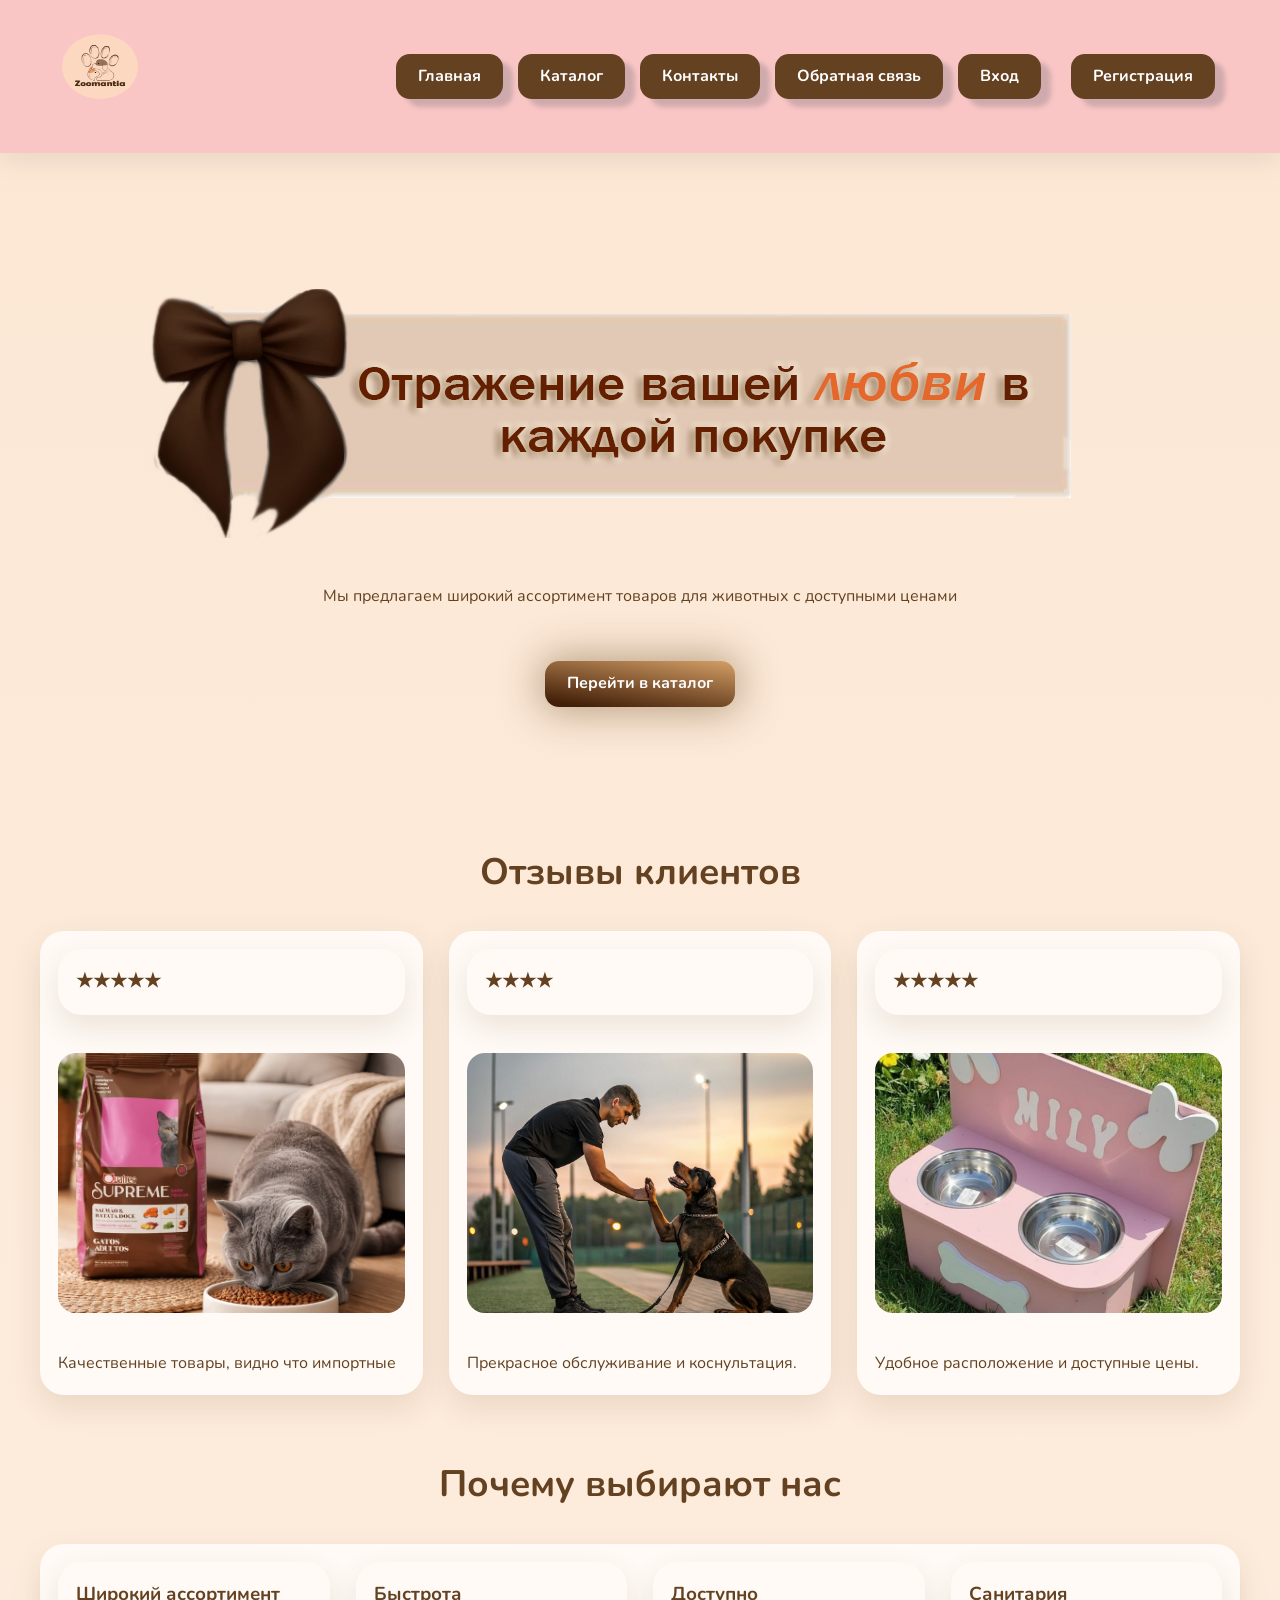
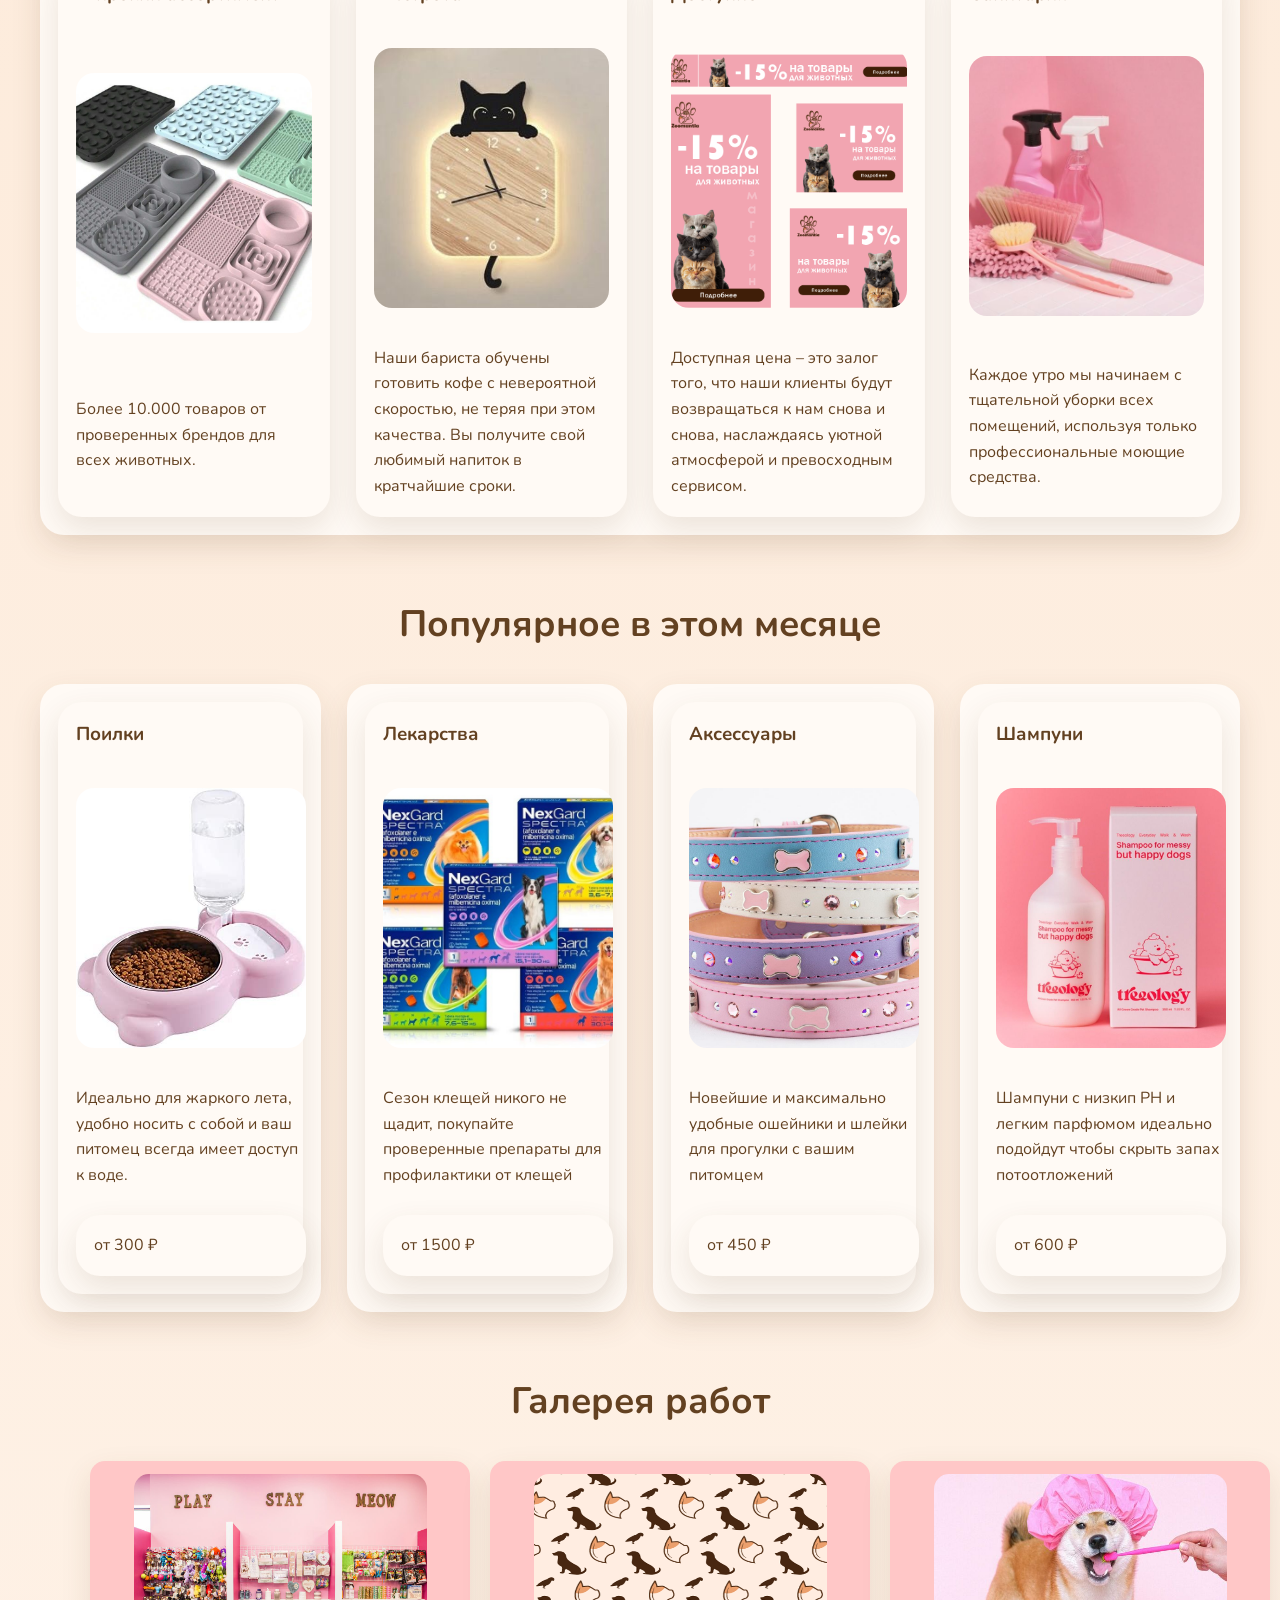
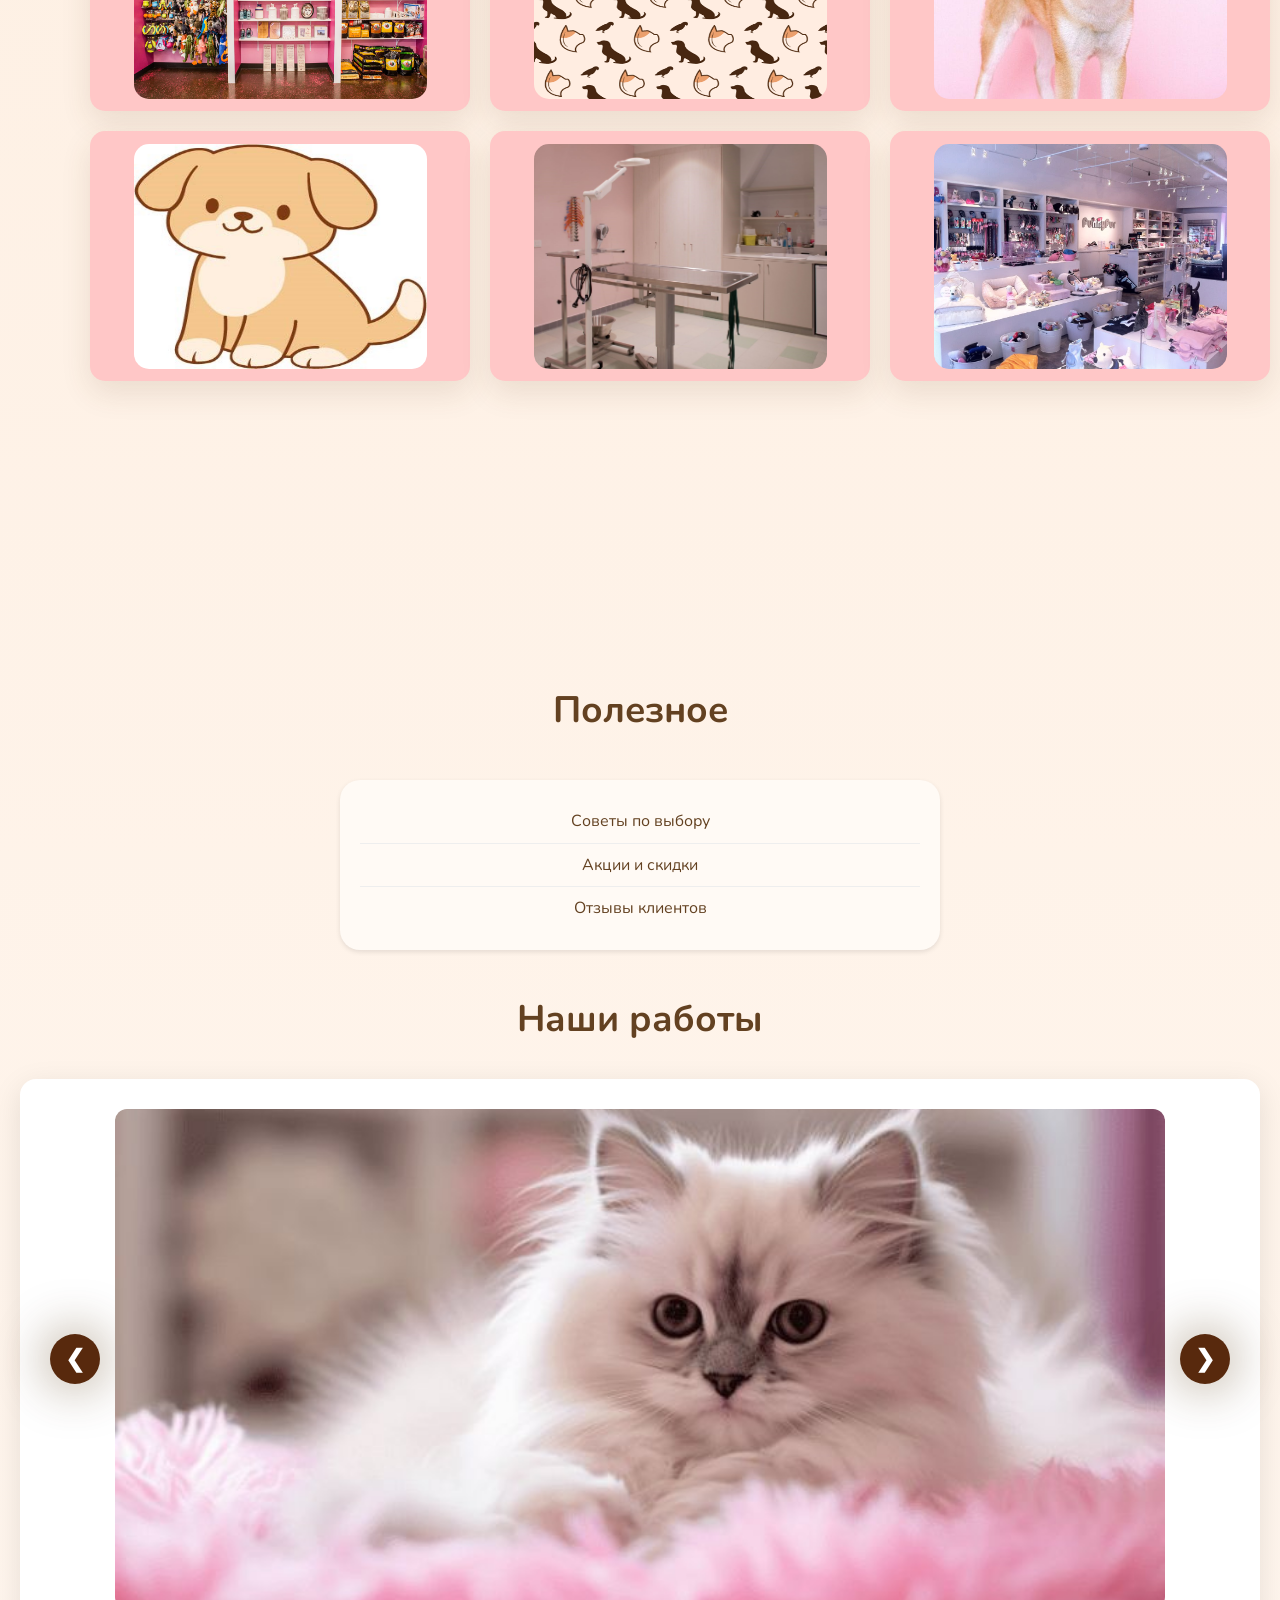
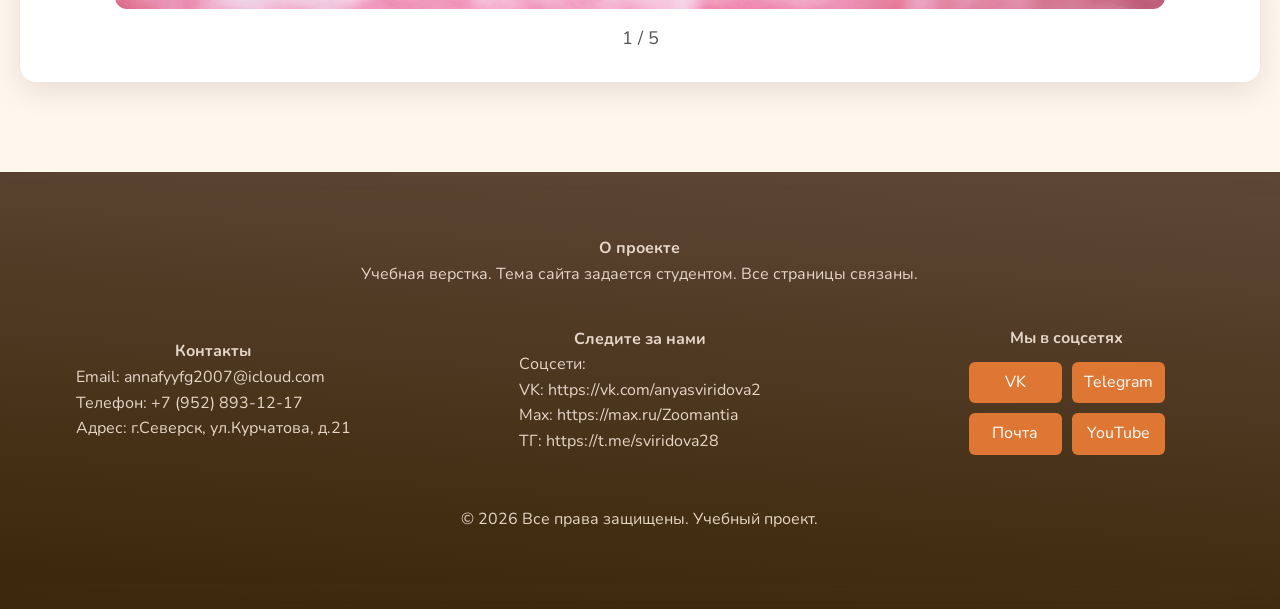
==== commit ef8b35f0: "js" ====
--- a/index.html
+++ b/index.html
@@ -139,15 +139,15 @@
             <div class="container">
                 <h2 class="section-title">Галерея работ</h2>
                 <div class="gallery-grid">
-                    <div class="gallery-item gallery-item"><img class="galeri_foto" src="img/item1.jpg"></div>
-                    <div class="gallery-item gallery-item"><img class="galeri_foto" src="img/pattern.png"></div>
-                    <div class="gallery-item gallery-item"><img class="galeri_foto" src="img/item3.jpg"></div>
-                    <div class="gallery-item gallery-item"><img class="galeri_foto" src="img/stiker.jpg"></div>
-                    <div class="gallery-item gallery-item"><img class="galeri_foto" src="img/item5.jpg"></div>
-                    <div class="gallery-item gallery-item"><img class="galeri_foto" src="img/item7.jpg"></div>
-                    <div class="gallery-item gallery-item"><img class="galeri_foto" src="img/vizitka.png"></div>
-                    <div class="gallery-item gallery-item"><img class="galeri_foto" src="img/item8.jpg"></div>
-                    <div class="gallery-item gallery-item"><img class="galeri_foto" src="img/item9.jpg"></div>
+                    <div class="gallery-item"><img class="galeri_foto" src="img/item1.jpg"></div>
+                    <div class="gallery-item"><img class="galeri_foto" src="img/pattern.png"></div>
+                    <div class="gallery-item"><img class="galeri_foto" src="img/item3.jpg"></div>
+                    <div class="gallery-item"><img class="galeri_foto" src="img/stiker.jpg"></div>
+                    <div class="gallery-item"><img class="galeri_foto" src="img/item5.jpg"></div>
+                    <div class="gallery-item"><img class="galeri_foto" src="img/item7.jpg"></div>
+                    <div class="gallery-item"><img class="galeri_foto" src="img/vizitka.png"></div>
+                    <div class="gallery-item"><img class="galeri_foto" src="img/item8.jpg"></div>
+                    <div class="gallery-item"><img class="galeri_foto" src="img/item9.jpg"></div>
                 </div>
             </div>
         </section>
@@ -162,6 +162,18 @@
                 </ul>
             </div>
         </aside>
+
+        <h2>Наши работы</h2>
+            <div class="slider-container">
+                <div class="slider">
+                    <button class="slider-btn prev-btn" id="prevBtn">❮</button>
+                    <div class="slider-image-wrapper">
+                        <img src="" alt="Изображение 1" id="sliderImage">
+                    </div>
+                    <button class="slider-btn next-btn" id="nextBtn">❯</button>
+                </div>
+                <p class="image-counter" id="imageCounter">1 / 5</p>
+            </div>
     </main>    
 
     <footer>
@@ -198,5 +210,8 @@
         </div>
     </footer>
 
+    <script src="slider.js"></script>
+    <script src="scroll-gallery.js"></script>
+
 </body>
 </html>
--- a/style.css
+++ b/style.css
@@ -52,6 +52,250 @@
     backdrop-filter:blur(10px);
     box-shadow:0 8px 25px rgba(0,0,0,.08);
 }
+
+/* СЛАЙДЕР */
+
+.slider-container {
+    text-align: center;
+    background: white;
+    padding: 30px;
+    border-radius: 16px;
+    box-shadow: 0 8px 30px rgba(0,0,0,0.1);
+    width: 100%;
+    align-items: center;
+    justify-content: center;
+}
+
+.slider {
+    display: flex;
+    align-items: center;
+    gap: 15px;
+    justify-content: center;
+}
+
+.slider-image-wrapper {
+    flex: 1;
+    overflow: hidden;
+    border-radius: 12px;
+}
+
+.slider-image-wrapper img {
+    width: 100%;
+    height: 500px;
+    object-fit: cover;
+    display: block;
+    transition: opacity 0.3s;
+}
+
+.slider-btn {
+    display: grid;
+    align-content: center;
+    background: #58290d;
+    color: white;
+    border: none;
+    width: 50px;
+    height: 50px;
+    border-radius: 50%;
+    font-size: 24px;
+    cursor: pointer;
+    transition: background 0.2s;
+}
+
+.slider-btn:hover {
+    background: #3498db;
+}
+
+.image-counter {
+    margin-top: 15px;
+    font-size: 18px;
+    color: #555;
+}
+
+/* ПЕРЕВОРАЧИВАЮЩИЕСЯ КАРТОЧКИ */
+.card-grid {
+    display: grid;
+    grid-template-columns: repeat(auto-fit, minmax(280px, 1fr));
+    gap: 30px;
+    max-width: 1200px;
+    margin: 0 auto;
+}
+
+/* Контейнер карточки */
+.flip-card {
+    background-color: transparent;
+    height: 380px;
+    perspective: 1000px;  /* Создаёт 3D-эффект */
+    cursor: pointer;
+    animation: fadeInUp 0.6s ease forwards;
+    opacity: 0;
+}
+
+@keyframes fadeInUp {
+    from {
+        opacity: 0;
+        transform: translateY(30px);
+    }
+    to {
+        opacity: 1;
+        transform: translateY(0);
+    }
+}
+
+/* Внутренний блок, который вращается */
+.flip-card-inner {
+    position: relative;
+    width: 100%;
+    height: 100%;
+    transition: transform 0.6s;
+    transform-style: preserve-3d;
+}
+
+/* Переворот при наведении (CSS-версия) */
+.flip-card:hover .flip-card-inner {
+    transform: rotateY(180deg);
+}
+
+/* Если используется класс flipped (для клика) */
+.flip-card.flipped .flip-card-inner {
+    transform: rotateY(180deg);
+}
+
+/* Передняя и задняя стороны карточки */
+.flip-card-front,
+.flip-card-back {
+    position: absolute;
+    width: 100%;
+    height: 100%;
+    backface-visibility: hidden;  /* Скрываем обратную сторону */
+    border-radius: 16px;
+    box-shadow: 0 8px 25px rgba(0,0,0,0.1);
+    display: flex;
+    flex-direction: column;
+    align-items: center;
+    justify-content: center;
+    padding: 30px;
+}
+
+.flip-card-front {
+    background: white;
+}
+
+.flip-card-back {
+    background: #694936;;
+    color: white;
+    transform: rotateY(180deg);
+}
+
+.flip-card-icon {
+    font-size: 64px;
+    margin-bottom: 15px;
+}
+
+.flip-card-front h3 {
+    font-size: 24px;
+    color: #333;
+}
+
+.flip-card-front p {
+    color: #888;
+    font-size: 14px;
+    margin-top: 8px;
+}
+
+.flip-card-back h3 {
+    font-size: 22px;
+    margin-bottom: 10px;
+}
+
+.flip-card-back p {
+    font-size: 15px;
+    color: #bdc3c7;
+    margin: 5px 0;
+    text-align: center;
+}
+
+.flip-card-btn {
+    display: inline-block;
+    background: #ff6687;
+    color: white;
+    padding: 10px 25px;
+    border-radius: 30px;
+    text-decoration: none;
+    margin-top: 15px;
+    transition: background 0.2s;
+}
+
+.flip-card-btn:hover {
+    background: #ff839e;
+}
+
+/* КАЛЬКУЛЯТОР*/
+.calculator-box{
+    display: grid;
+    justify-content: center;
+}
+
+.calculator-container {
+    background: white;
+    padding: 30px;
+    border-radius: 16px;
+    box-shadow: 0 8px 30px rgba(0,0,0,0.1);
+    max-width: 420px;
+    width: 100%;
+    text-align: center;
+    display: flex;
+    justify-content: center;
+    align-items: center;
+}
+
+.input-group {
+    margin-bottom: 20px;
+    text-align: left;
+}
+
+.input-group label {
+    display: block;
+    font-weight: bold;
+    margin-bottom: 5px;
+    color: #333;
+}
+
+.input-group input {
+    width: 100%;
+    padding: 10px 15px;
+    border: 2px solid #e0e0e0;
+    border-radius: 8px;
+    font-size: 16px;
+    transition: border-color 0.2s;
+}
+
+.input-group input:focus {
+    outline: none;
+    border-color: #3498db;
+}
+.result {
+    margin-top: 20px;
+    padding: 15px;
+    background: #f8f9fa;
+    border-radius: 8px;
+}
+
+.result p {
+    margin: 8px 0;
+    font-size: 18px;
+}
+
+#finalPrice {
+    font-weight: bold;
+    font-size: 24px;
+    color: #e62243;
+}
+
+#discountAmount {
+    font-weight: bold;
+    color: #ff5d80;
+}
+
 
 /* МЕНЮ И КНОПКИ */
 .menu{
@@ -196,8 +440,11 @@
 /* ГАЛЕРЕЯ */
 .gallery-grid {
     display: grid;
-    gap: 14px;
-    grid-template-columns: repeat(2, 1fr);
+    grid-template-columns: repeat(auto-fit, minmax(200px, 1fr));
+    gap: 20px;
+    max-width: 1100px;
+    margin: 0 auto;
+
 }
 
 .gallery-item {
@@ -209,12 +456,20 @@
     align-items: center;
     justify-content: center;
     font-size: 40px;
-    transition: 0.3s;
+    opacity: 0;
+    transform: translateY(40px);
+    transition: opacity 0.6s ease, transform 0.6s ease;
+    font-weight: bold;
+}
+.gallery-item.show {
+    opacity: 1;
+    transform: translateY(0);
 }
 
 .gallery-item:hover {
     transform: scale(1.02);
 }
+
 
 /* ГРИДЫ ДЛЯ КАРТОЧЕК */
 .home-grid,
